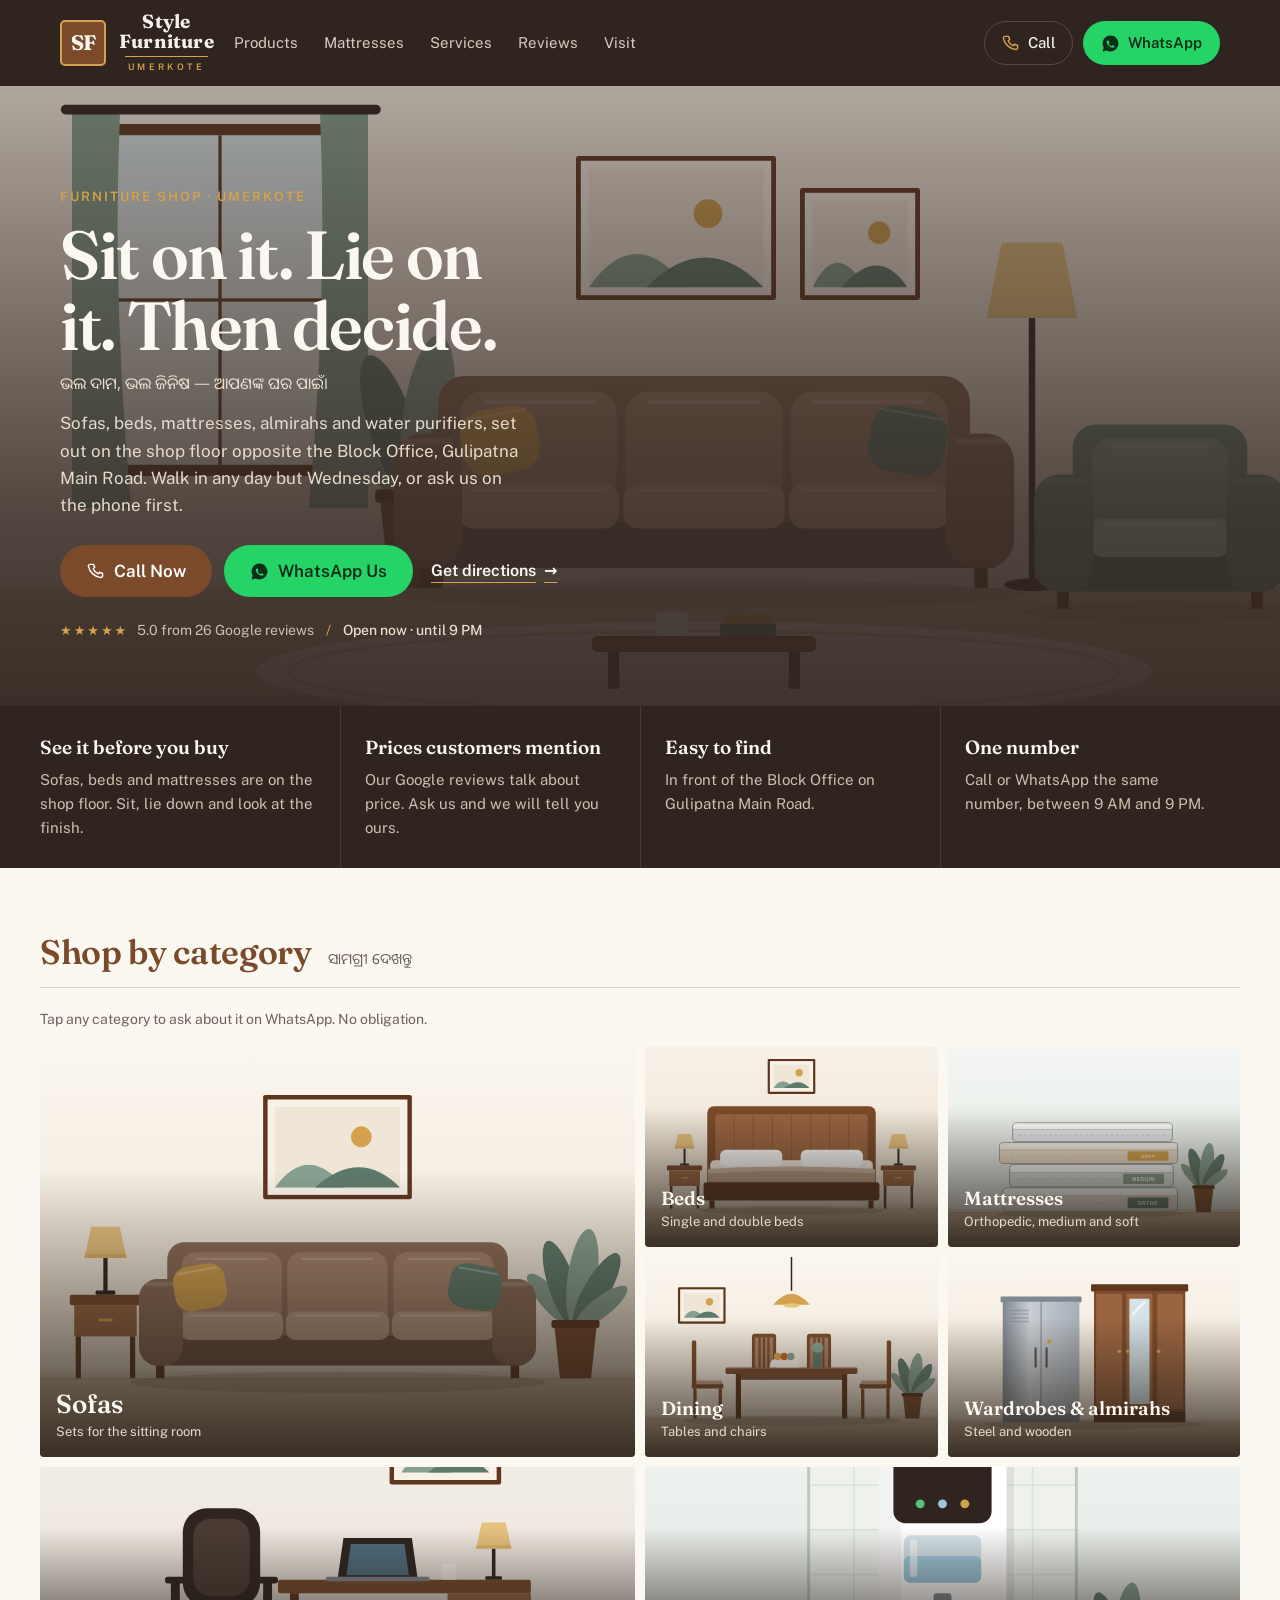
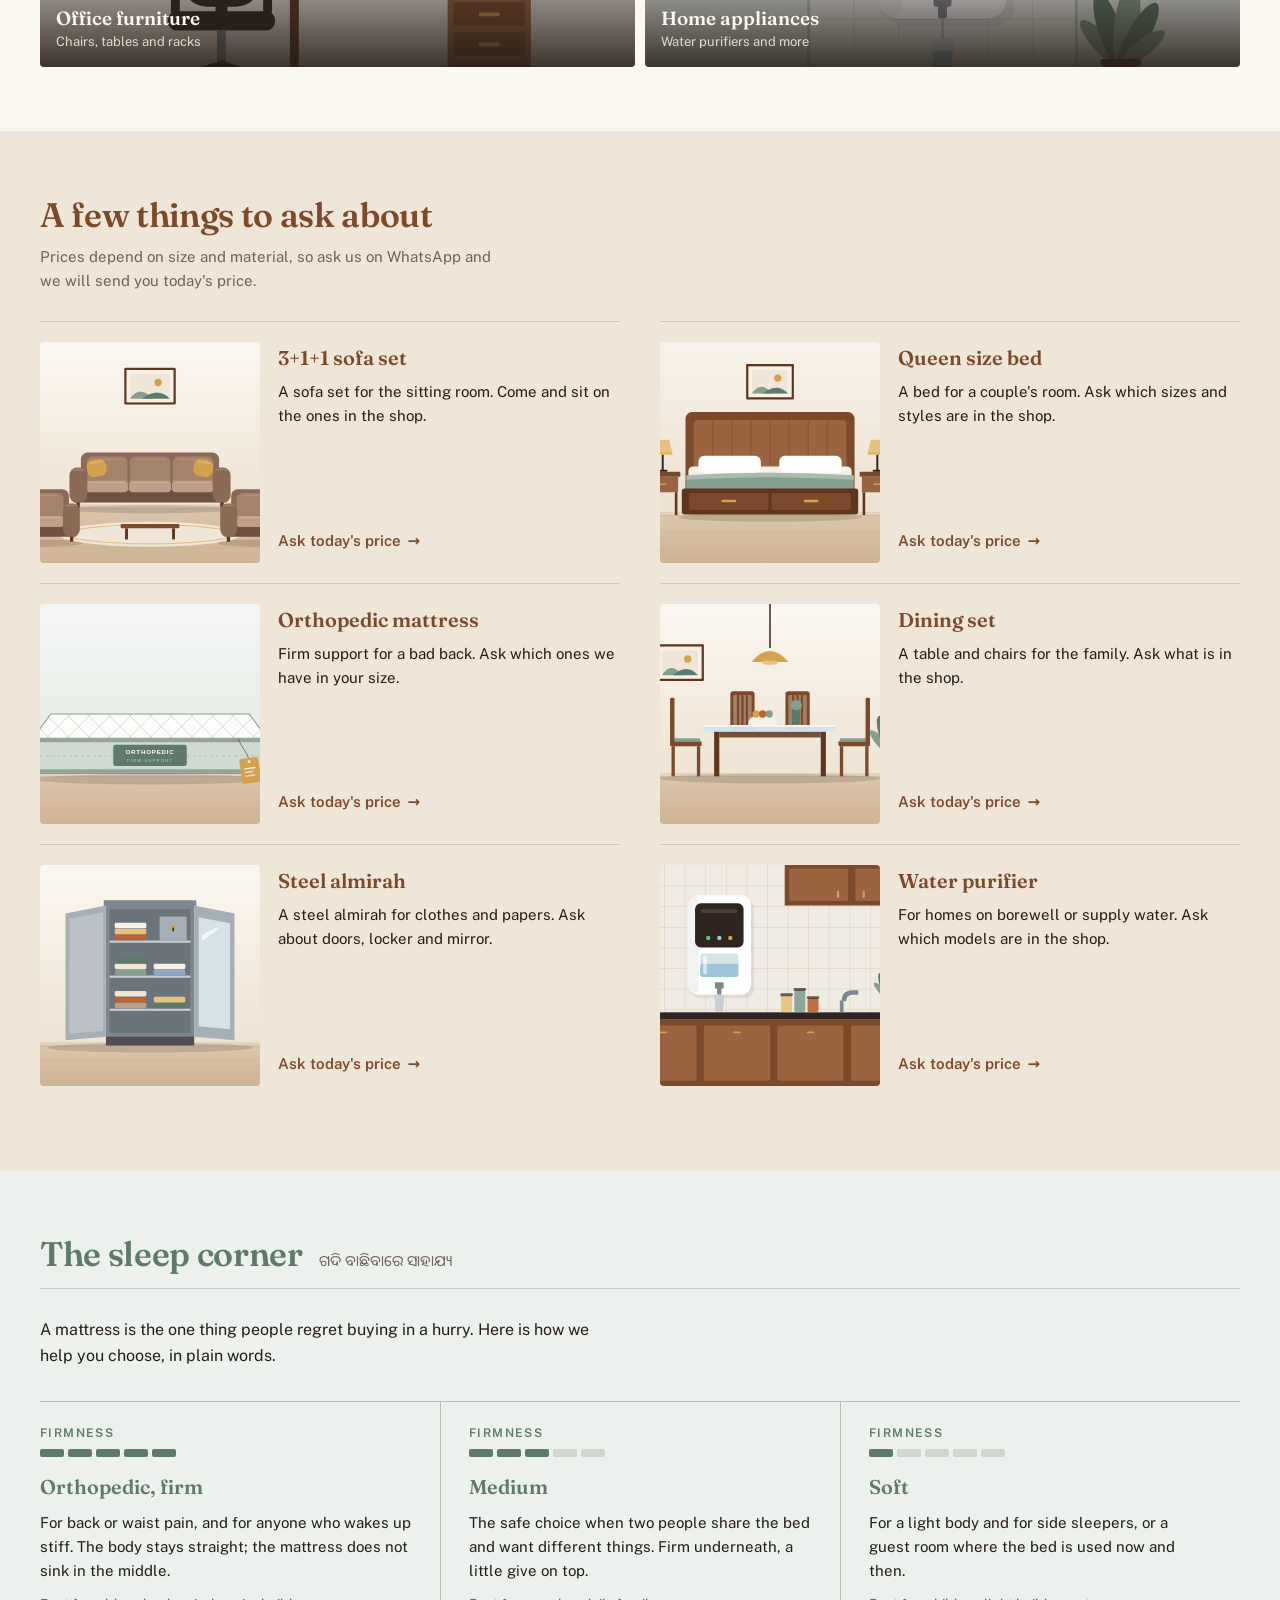
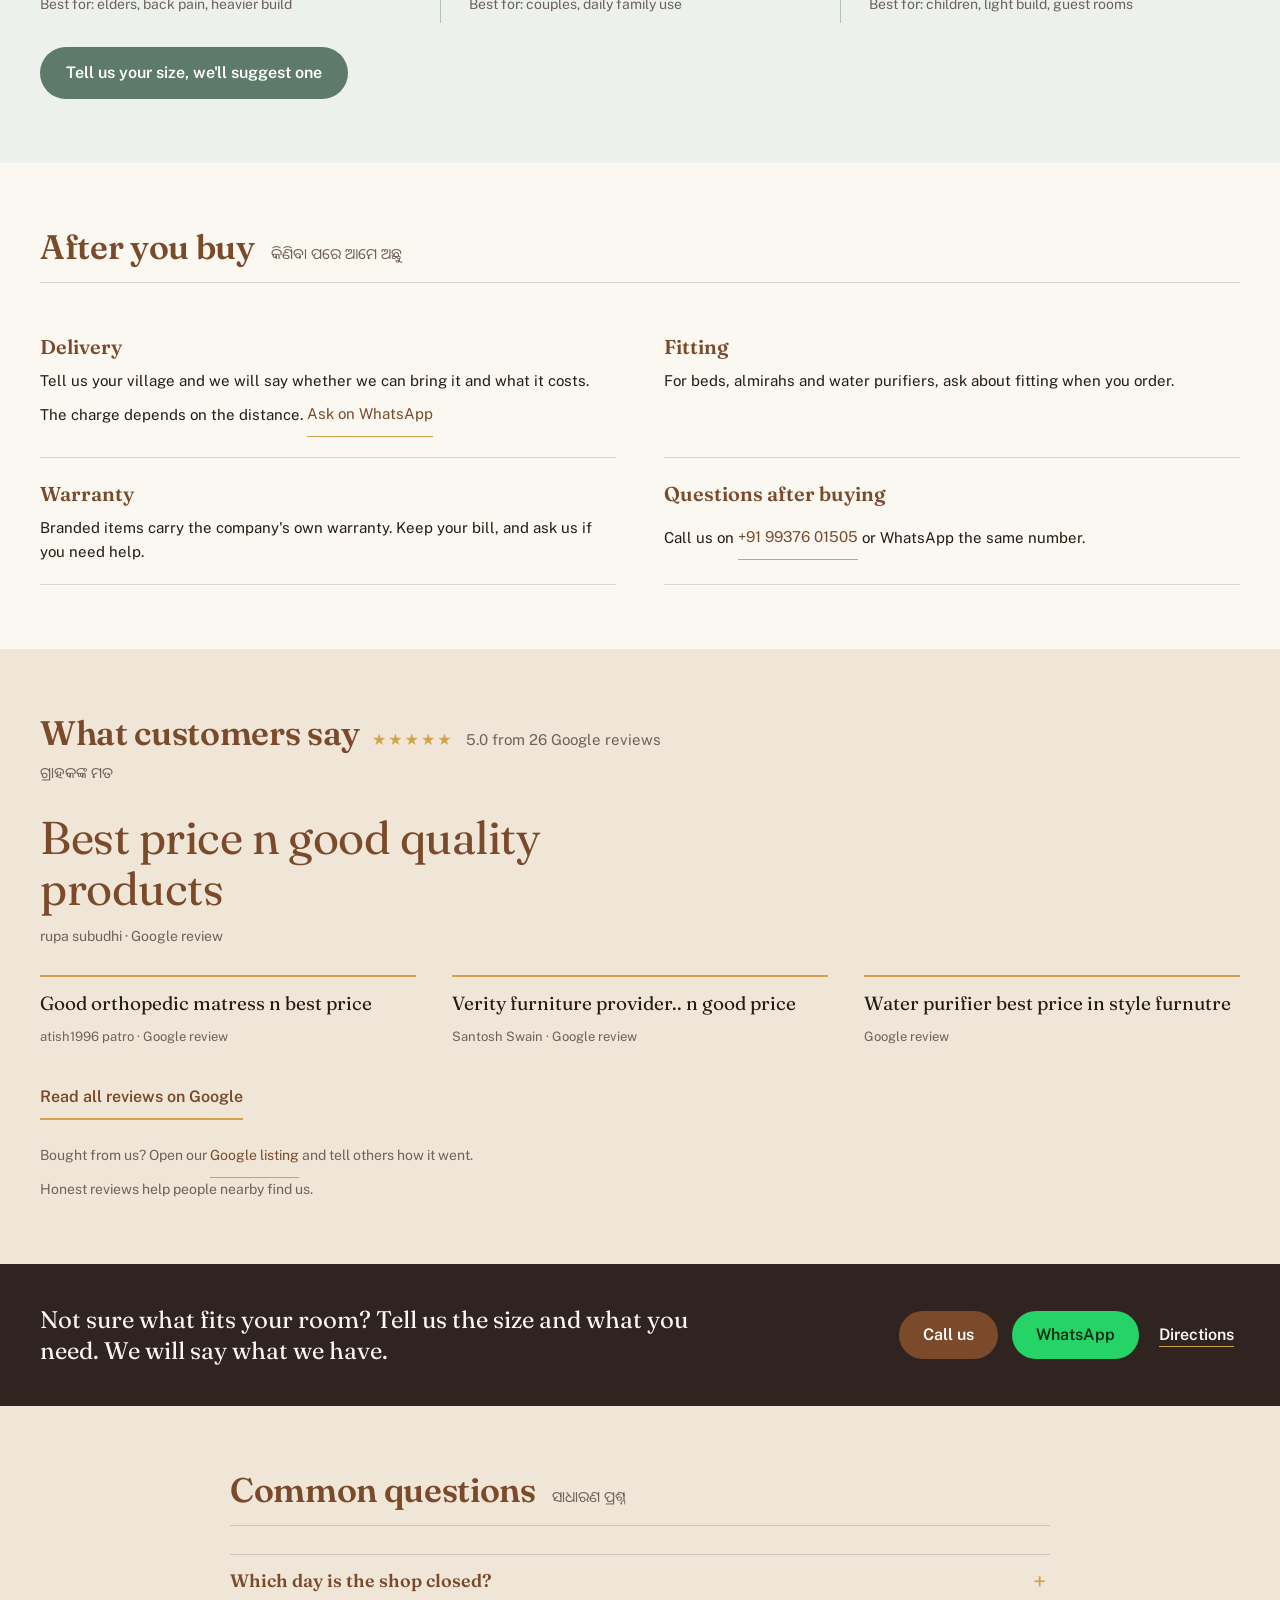
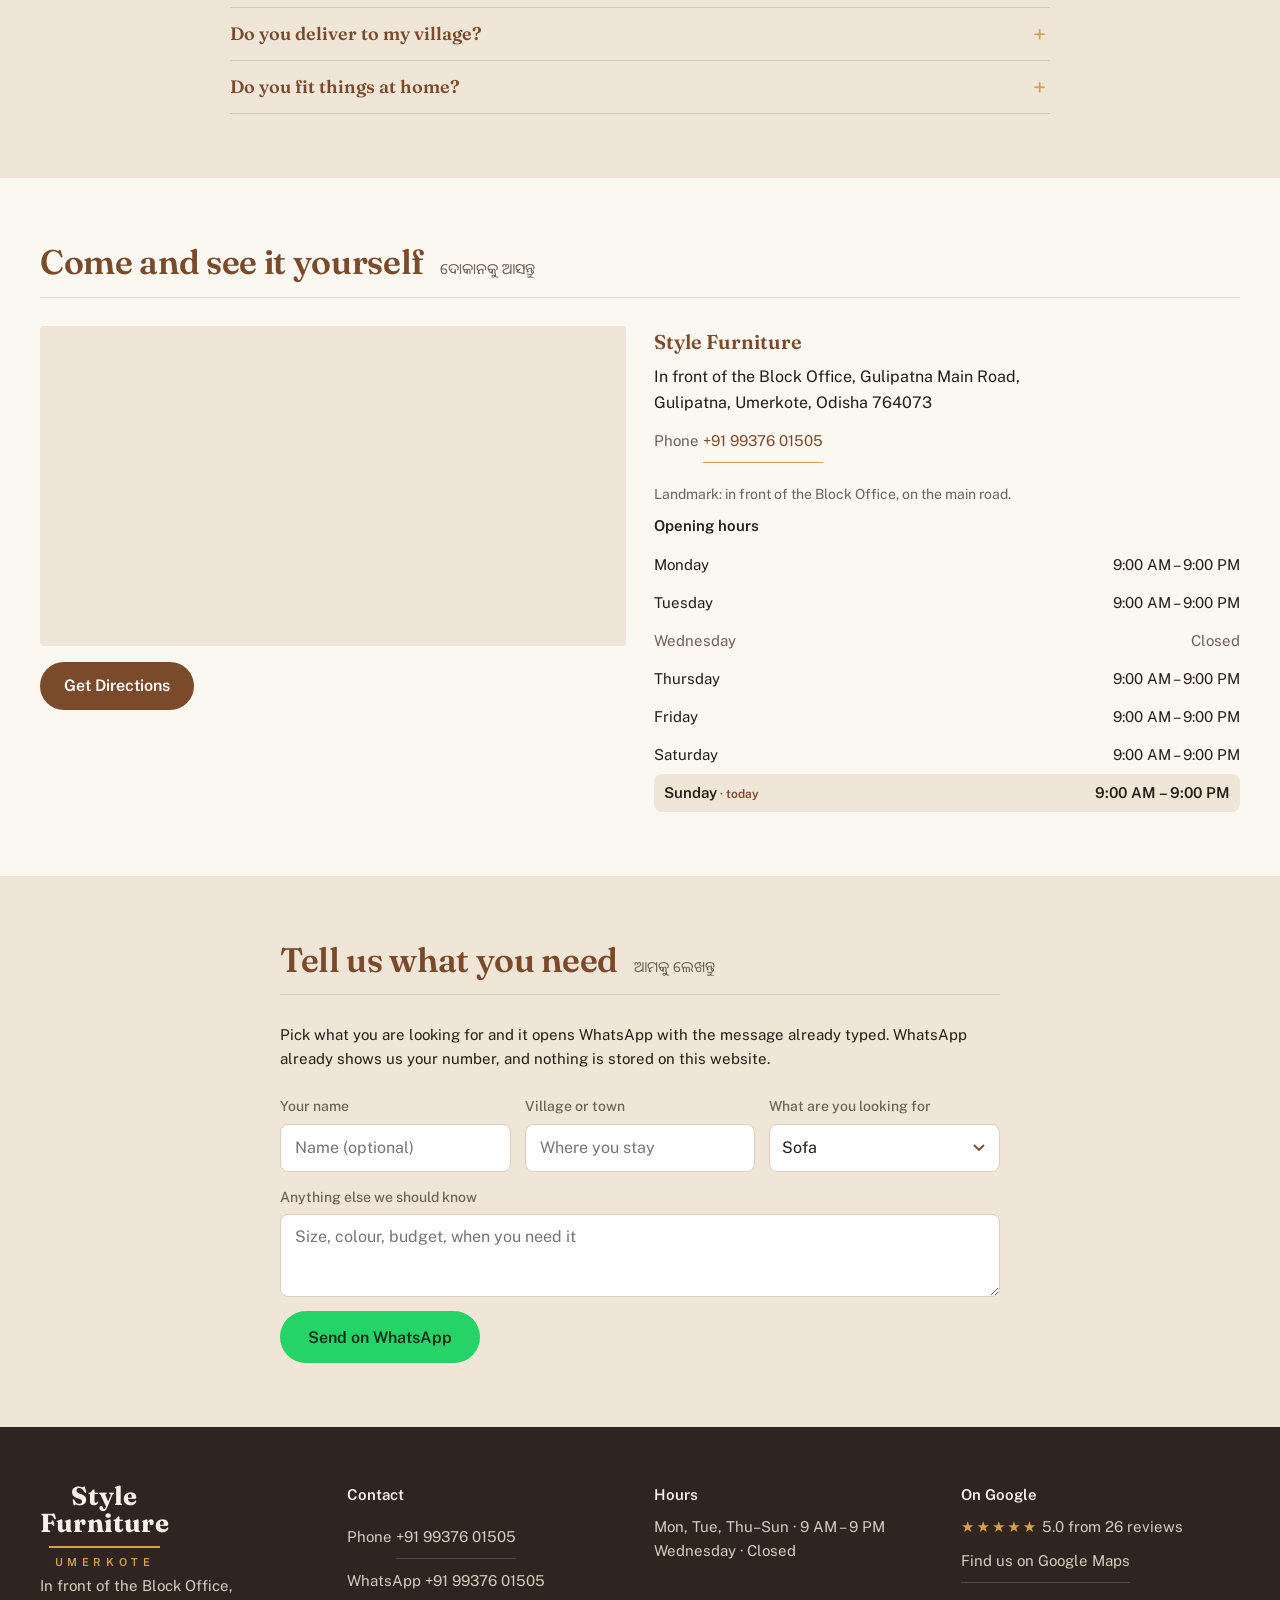
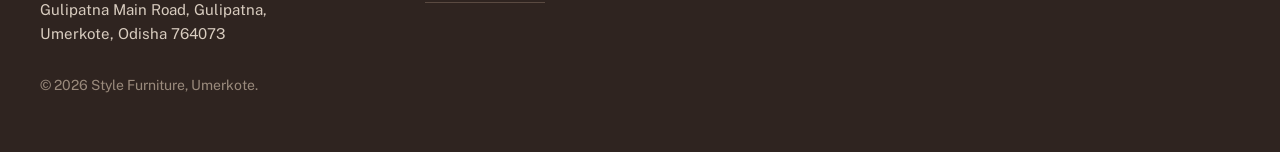
==== index.html @ 9218392a "Apply scroll reveal to reviews Co-Authored-By: Claude Sonnet 5.5 <noreply@anthropic.com> Claude-Sess" ====
<!DOCTYPE html>
<html lang="en-IN">
<head>
<meta charset="utf-8">
<meta name="viewport" content="width=device-width, initial-scale=1">
<meta name="description" content="Sofas, beds, orthopedic mattresses, almirahs and water purifiers at fair prices. Opposite the Block Office, Gulipatna, Umerkote. Call, WhatsApp or get directions.">
<meta property="og:title" content="Style Furniture – Sofa, Bed &amp; Mattress Shop in Umerkote">
<meta property="og:description" content="Sofas, beds, orthopedic mattresses, almirahs and water purifiers at fair prices. Opposite the Block Office, Gulipatna Main Road, Umerkote. 5.0 on Google from 26 reviews.">
<meta property="og:type" content="website">
<meta property="og:locale" content="en_IN">
<meta property="og:image" content="https://stylefurnitureumerkote.netlify.app/assets/img/og-share.jpg">
<meta property="og:image:width" content="1200">
<meta property="og:image:height" content="630">
<meta property="og:image:type" content="image/jpeg">
<meta property="og:image:alt" content="Style Furniture, Umerkote: sofas, beds, mattresses, almirahs and water purifiers">
<meta name="twitter:card" content="summary_large_image">
<meta name="robots" content="index, follow, max-image-preview:large">
<meta name="geo.region" content="IN-OR">
<meta name="geo.placename" content="Umerkote, Nabarangpur, Odisha">
<meta name="geo.position" content="19.6651268;82.2118897">
<meta name="ICBM" content="19.6651268, 82.2118897">
<meta name="theme-color" content="#2F2420">
<link rel="icon" href="data:image/svg+xml,<svg xmlns='http://www.w3.org/2000/svg' viewBox='0 0 32 32'><rect x='1' y='1' width='30' height='30' rx='4' fill='%237A4A2A' stroke='%23D4A24C' stroke-width='2'/><text x='16' y='22' font-family='Georgia,serif' font-size='15' font-weight='700' fill='%23FBF7F1' text-anchor='middle'>SF</text></svg>">
<link rel="preconnect" href="https://fonts.googleapis.com">
<link rel="preconnect" href="https://fonts.gstatic.com" crossorigin>
<link rel="preload" as="image" href="assets/img/illustrations/hero-showroom.svg" fetchpriority="high">
<link rel="stylesheet" href="assets/css/styles.css?v=5">
<!-- Web fonts load without blocking first paint; system fonts show until they arrive. -->
<link rel="preload" as="style" href="https://fonts.googleapis.com/css2?family=Fraunces:wght@600;700&family=Public+Sans:wght@400;500;600&family=Noto+Sans+Oriya:wght@400&display=swap" onload="this.onload=null;this.rel='stylesheet'">
<noscript><link rel="stylesheet" href="https://fonts.googleapis.com/css2?family=Fraunces:wght@600;700&family=Public+Sans:wght@400;500;600&family=Noto+Sans+Oriya:wght@400&display=swap"></noscript>
<script src="assets/js/image-slot.js" defer></script>
<script src="assets/js/support.js" defer></script>
<script type="application/ld+json">
{"@context":"https://schema.org","@type":"FurnitureStore","@id":"https://stylefurnitureumerkote.netlify.app/#store","name":"Style Furniture","url":"https://stylefurnitureumerkote.netlify.app/","image":"https://stylefurnitureumerkote.netlify.app/assets/img/og-share.jpg","description":"Furniture shop in Gulipatna, Umerkote selling sofas, beds, orthopedic mattresses, dining sets, steel almirahs, office furniture and water purifiers.","telephone":"+91 99376 01505","address":{"@type":"PostalAddress","streetAddress":"In front of Block Office, Gulipatna Main Road, Gulipatna","addressLocality":"Umerkote","addressRegion":"Odisha","postalCode":"764073","addressCountry":"IN"},"geo":{"@type":"GeoCoordinates","latitude":19.6651268,"longitude":82.2118897},"openingHoursSpecification":[{"@type":"OpeningHoursSpecification","dayOfWeek":["Monday","Tuesday","Thursday","Friday","Saturday","Sunday"],"opens":"09:00","closes":"21:00"}],"hasMap":"https://maps.app.goo.gl/Ej5kVxfLn61TXxsT6","sameAs":["https://maps.app.goo.gl/Ej5kVxfLn61TXxsT6"],"aggregateRating":{"@type":"AggregateRating","ratingValue":"5.0","reviewCount":"26"}}
</script>
<script type="application/ld+json">
{"@context":"https://schema.org","@type":"FAQPage","mainEntity":[{"@type":"Question","name":"Which day is the shop closed?","acceptedAnswer":{"@type":"Answer","text":"Every Wednesday. All other days we are open 9 AM to 9 PM."}},{"@type":"Question","name":"Do you deliver to my village?","acceptedAnswer":{"@type":"Answer","text":"Send us your village name on WhatsApp and we will tell you if we can bring it, and the charge, before you decide."}},{"@type":"Question","name":"Do you fit things at home?","acceptedAnswer":{"@type":"Answer","text":"For beds, almirahs and water purifiers, ask when you order and we will tell you what is included."}}]}
</script>
<title>Style Furniture – Sofa, Bed &amp; Mattress Shop in Umerkote</title>
<link rel="canonical" href="https://stylefurnitureumerkote.netlify.app/">
<link rel="sitemap" type="application/xml" href="/sitemap.xml">
<meta property="og:site_name" content="Style Furniture">
<meta property="og:url" content="https://stylefurnitureumerkote.netlify.app/">
</head>
<body>
<svg width="0" height="0" style="position:absolute" aria-hidden="true" focusable="false">
  <symbol id="i-phone" viewBox="0 0 24 24" fill="none" stroke="currentColor" stroke-width="1.8" stroke-linecap="round" stroke-linejoin="round"><path d="M6.5 3h3l1.5 4-2 1.5a12 12 0 0 0 6.5 6.5L17 13l4 1.5v3a2 2 0 0 1-2.2 2A17.5 17.5 0 0 1 3 5.2 2 2 0 0 1 5 3Z"/></symbol>
  <symbol id="i-wa" viewBox="0 0 24 24" fill="currentColor"><path d="M12 2a10 10 0 0 0-8.6 15.1L2 22l5.1-1.3A10 10 0 1 0 12 2Zm5.3 14.1c-.2.6-1.3 1.2-1.8 1.2-.5.1-1 .1-1.7-.1-.4-.1-.9-.3-1.5-.6a11 11 0 0 1-4.3-3.9c-.3-.5-.8-1.3-.8-2.4 0-1.1.6-1.7.8-1.9.2-.2.5-.3.7-.3h.5c.2 0 .4 0 .6.5l.8 1.9c.1.2.1.3 0 .5l-.4.5-.3.3c-.1.1-.2.3-.1.5.2.4.7 1.2 1.4 1.8.9.8 1.6 1.1 1.9 1.2.2.1.4.1.6-.1l.7-.9c.2-.2.3-.2.6-.1l1.8.9c.3.1.4.2.5.3 0 .1 0 .5-.2 1.1Z"/></symbol>
  <symbol id="i-pin" viewBox="0 0 24 24" fill="none" stroke="currentColor" stroke-width="1.8" stroke-linecap="round" stroke-linejoin="round"><path d="M12 21s7-5.6 7-11a7 7 0 1 0-14 0c0 5.4 7 11 7 11Z"/><circle cx="12" cy="10" r="2.6"/></symbol>
</svg>


<header class="header" data-header>
  <div class="header__inner">
    <a class="brand" href="#top" aria-label="Style Furniture, Umerkote — home">
      <span class="brand__badge" aria-hidden="true">SF</span>
      <span class="lockup">
        <span class="lockup__name">Style<br> Furniture</span>
        <span class="lockup__rule"></span>
        <span class="lockup__place">UMERKOTE</span>
      </span>
    </a>
    <nav class="nav" aria-label="Sections">
      <a href="#products">Products</a>
      <a href="#mattresses">Mattresses</a>
      <a href="#services">Services</a>
      <a href="#reviews">Reviews</a>
      <a href="#visit">Visit</a>
    </nav>
    <div class="header__actions">
      <a class="pill-call" data-tel href="tel:+919937601505" aria-label="Call Style Furniture">
        <svg class="ico" aria-hidden="true"><use href="#i-phone"/></svg>
        Call
      </a>
      <a class="btn btn--wa pill-wa" data-wa="Hi Style Furniture, I have a question." href="https://wa.me/919937601505" target="_blank" rel="noopener">
        <svg class="ico" aria-hidden="true"><use href="#i-wa"/></svg>
        WhatsApp
      </a>
    </div>
  </div>
</header>

<div class="header-spacer" data-header-spacer></div>

<main id="top">

  <section class="hero">
    <div class="hero__media">
      <image-slot shape="rect" fit="cover" alt="Sofa set and armchair on the Style Furniture showroom floor, Umerkote" placeholder="Showroom photo" src="assets/img/illustrations/hero-showroom.svg" eager></image-slot>
    </div>
    <div class="hero__shade"></div>
    <div class="hero__content">
      <h1 class="hero__title"><span class="hero__kicker">Furniture shop · Umerkote</span>Sit on it. Lie on it. Then decide.</h1>
      <p class="hero__odia" lang="or">ଭଲ ଦାମ, ଭଲ ଜିନିଷ — ଆପଣଙ୍କ ଘର ପାଇଁ।</p>
      <p class="hero__lede">Sofas, beds, mattresses, almirahs and water purifiers, set out on the shop floor opposite the Block Office, Gulipatna Main Road. Walk in any day but Wednesday, or ask us on the phone first.</p>
      <div class="hero__actions">
        <a class="btn btn--teak btn--lg" data-tel href="tel:+919937601505">
          <svg class="ico" aria-hidden="true"><use href="#i-phone"/></svg>
          Call Now
        </a>
        <a class="btn btn--wa btn--lg" data-wa="Hi Style Furniture, I have a question." href="https://wa.me/919937601505" target="_blank" rel="noopener">
          <svg class="ico" aria-hidden="true"><use href="#i-wa"/></svg>
          WhatsApp Us
        </a>
        <a class="quiet-link" href="https://maps.app.goo.gl/Ej5kVxfLn61TXxsT6" target="_blank" rel="noopener">Get directions <span aria-hidden="true">→</span></a>
      </div>
      <p class="hero__hours"><span class="stars" aria-hidden="true">★★★★★</span> 5.0 from 26 Google reviews<span class="hero__sep" aria-hidden="true">/</span><span data-open-status>Open 9 AM – 9 PM, closed Wednesday</span></p>
    </div>
  </section>

  <section class="trust" aria-label="Why people shop here">
    <ul class="trust__grid">
      <li class="trust__item"><h3 class="trust__title">See it before you buy</h3><p>Sofas, beds and mattresses are on the shop floor. Sit, lie down and look at the finish.</p></li>
      <li class="trust__item"><h3 class="trust__title">Prices customers mention</h3><p>Our Google reviews talk about price. Ask us and we will tell you ours.</p></li>
      <li class="trust__item"><h3 class="trust__title">Easy to find</h3><p>In front of the Block Office on Gulipatna Main Road.</p></li>
      <li class="trust__item"><h3 class="trust__title">One number</h3><p>Call or WhatsApp the same number, between 9 AM and 9 PM.</p></li>
    </ul>
  </section>

  <section class="section" id="categories">
    <div class="container">
      <div class="sec-head"><h2 class="h2">Shop by category</h2><p class="odia" lang="or">ସାମଗ୍ରୀ ଦେଖନ୍ତୁ</p></div>
      <p class="cat-hint">Tap any category to ask about it on WhatsApp. No obligation.</p>
      <div class="cat-grid">
        <a class="cat-card cat-card--feature" data-wa="Hi, I want to see Sofas at Style Furniture." href="https://wa.me/919937601505" target="_blank" rel="noopener">
          <div class="media"><image-slot shape="rect" placeholder="Fabric sofa set on the showroom floor" src="assets/img/illustrations/cat-sofa.svg"></image-slot></div>
          <div class="cat-card__body"><span class="cat-card__name">Sofas</span><span class="cat-card__desc">Sets for the sitting room</span></div>
        </a>
        <a class="cat-card" data-wa="Hi, I want to see Beds at Style Furniture." href="https://wa.me/919937601505" target="_blank" rel="noopener">
          <div class="media"><image-slot shape="rect" placeholder="Wooden double bed with headboard" src="assets/img/illustrations/cat-bed.svg"></image-slot></div>
          <div class="cat-card__body"><span class="cat-card__name">Beds</span><span class="cat-card__desc">Single and double beds</span></div>
        </a>
        <a class="cat-card" data-wa="Hi, I want to see Mattresses at Style Furniture." href="https://wa.me/919937601505" target="_blank" rel="noopener">
          <div class="media"><image-slot shape="rect" placeholder="Stack of mattresses with labels" src="assets/img/illustrations/cat-mattress.svg"></image-slot></div>
          <div class="cat-card__body"><span class="cat-card__name">Mattresses</span><span class="cat-card__desc">Orthopedic, medium and soft</span></div>
        </a>
        <a class="cat-card" data-wa="Hi, I want to see Dining sets at Style Furniture." href="https://wa.me/919937601505" target="_blank" rel="noopener">
          <div class="media"><image-slot shape="rect" placeholder="Four-seater dining table with chairs" src="assets/img/illustrations/cat-dining.svg"></image-slot></div>
          <div class="cat-card__body"><span class="cat-card__name">Dining</span><span class="cat-card__desc">Tables and chairs</span></div>
        </a>
        <a class="cat-card" data-wa="Hi, I want to see Wardrobes and almirahs at Style Furniture." href="https://wa.me/919937601505" target="_blank" rel="noopener">
          <div class="media"><image-slot shape="rect" placeholder="Steel almirah and wooden wardrobe side by side" src="assets/img/illustrations/cat-almirah.svg"></image-slot></div>
          <div class="cat-card__body"><span class="cat-card__name">Wardrobes &amp; almirahs</span><span class="cat-card__desc">Steel and wooden</span></div>
        </a>
        <a class="cat-card cat-card--wide" data-wa="Hi, I want to see Office furniture at Style Furniture." href="https://wa.me/919937601505" target="_blank" rel="noopener">
          <div class="media"><image-slot shape="rect" placeholder="Office chair and work table" src="assets/img/illustrations/cat-office.svg"></image-slot></div>
          <div class="cat-card__body"><span class="cat-card__name">Office furniture</span><span class="cat-card__desc">Chairs, tables and racks</span></div>
        </a>
        <a class="cat-card cat-card--wide" data-wa="Hi, I want to see Water purifiers and home appliances at Style Furniture." href="https://wa.me/919937601505" target="_blank" rel="noopener">
          <div class="media"><image-slot shape="rect" placeholder="Wall-mounted water purifier in the shop" src="assets/img/illustrations/cat-appliance.svg"></image-slot></div>
          <div class="cat-card__body"><span class="cat-card__name">Home appliances</span><span class="cat-card__desc">Water purifiers and more</span></div>
        </a>
      </div>
    </div>
  </section>

  <section class="section section--oat" id="products">
    <div class="container">
      <h2 class="h2">A few things to ask about</h2>
      <p class="intro">Prices depend on size and material, so ask us on WhatsApp and we will send you today's price.</p>
      <div class="product-grid">
        <article class="product">
          <div class="media"><image-slot shape="rect" placeholder="Brown fabric 3+1+1 sofa set in the showroom" src="assets/img/illustrations/p-sofa-set.svg"></image-slot></div>
          <div class="product__body">
            <h3 class="h3">3+1+1 sofa set</h3>
            <p class="product__desc">A sofa set for the sitting room. Come and sit on the ones in the shop.</p>
            <a class="product__cta" data-wa="Hi, please send today's price for the 3+1+1 sofa set at Style Furniture." href="https://wa.me/919937601505" target="_blank" rel="noopener">Ask today's price<span aria-hidden="true"> →</span></a>
          </div>
        </article>
        <article class="product">
          <div class="media"><image-slot shape="rect" placeholder="Queen size wooden bed with headboard" src="assets/img/illustrations/p-queen-bed.svg"></image-slot></div>
          <div class="product__body">
            <h3 class="h3">Queen size bed</h3>
            <p class="product__desc">A bed for a couple's room. Ask which sizes and styles are in the shop.</p>
            <a class="product__cta" data-wa="Hi, please send today's price for the queen size bed at Style Furniture." href="https://wa.me/919937601505" target="_blank" rel="noopener">Ask today's price<span aria-hidden="true"> →</span></a>
          </div>
        </article>
        <article class="product">
          <div class="media"><image-slot shape="rect" placeholder="Orthopedic mattress with the label showing" src="assets/img/illustrations/p-ortho-mattress.svg"></image-slot></div>
          <div class="product__body">
            <h3 class="h3">Orthopedic mattress</h3>
            <p class="product__desc">Firm support for a bad back. Ask which ones we have in your size.</p>
            <a class="product__cta" data-wa="Hi, please send today's price for the orthopedic mattress at Style Furniture." href="https://wa.me/919937601505" target="_blank" rel="noopener">Ask today's price<span aria-hidden="true"> →</span></a>
          </div>
        </article>
        <article class="product">
          <div class="media"><image-slot shape="rect" placeholder="Four-seater dining set, table and chairs" src="assets/img/illustrations/p-dining-set.svg"></image-slot></div>
          <div class="product__body">
            <h3 class="h3">Dining set</h3>
            <p class="product__desc">A table and chairs for the family. Ask what is in the shop.</p>
            <a class="product__cta" data-wa="Hi, please send today's price for the dining set at Style Furniture." href="https://wa.me/919937601505" target="_blank" rel="noopener">Ask today's price<span aria-hidden="true"> →</span></a>
          </div>
        </article>
        <article class="product">
          <div class="media"><image-slot shape="rect" placeholder="Steel almirah with mirror, doors open" src="assets/img/illustrations/p-steel-almirah.svg"></image-slot></div>
          <div class="product__body">
            <h3 class="h3">Steel almirah</h3>
            <p class="product__desc">A steel almirah for clothes and papers. Ask about doors, locker and mirror.</p>
            <a class="product__cta" data-wa="Hi, please send today's price for the steel almirah at Style Furniture." href="https://wa.me/919937601505" target="_blank" rel="noopener">Ask today's price<span aria-hidden="true"> →</span></a>
          </div>
        </article>
        <article class="product">
          <div class="media"><image-slot shape="rect" placeholder="Water purifier fitted on a kitchen wall" src="assets/img/illustrations/p-water-purifier.svg"></image-slot></div>
          <div class="product__body">
            <h3 class="h3">Water purifier</h3>
            <p class="product__desc">For homes on borewell or supply water. Ask which models are in the shop.</p>
            <a class="product__cta" data-wa="Hi, please send today's price for the water purifier at Style Furniture." href="https://wa.me/919937601505" target="_blank" rel="noopener">Ask today's price<span aria-hidden="true"> →</span></a>
          </div>
        </article>
      </div>
    </div>
  </section>

  <section class="section section--sage" id="mattresses">
    <div class="container">
      <div class="sec-head"><h2 class="h2 h2--sage">The sleep corner</h2><p class="odia" lang="or">ଗଦି ବାଛିବାରେ ସାହାଯ୍ୟ</p></div>
      <p class="sleep-intro">A mattress is the one thing people regret buying in a hurry. Here is how we help you choose, in plain words.</p>
      <div class="sleep-grid">
        <div class="sleep-card">
          <p class="firm__label">Firmness</p><div class="firm" role="img" aria-label="Firmness 5 of 5"><i class="on"></i><i class="on"></i><i class="on"></i><i class="on"></i><i class="on"></i></div><h3 class="h3 h3--sage">Orthopedic, firm</h3>
          <p class="sleep-card__text">For back or waist pain, and for anyone who wakes up stiff. The body stays straight; the mattress does not sink in the middle.</p>
          <p class="sleep-card__fit">Best for: elders, back pain, heavier build</p>
        </div>
        <div class="sleep-card">
          <p class="firm__label">Firmness</p><div class="firm" role="img" aria-label="Firmness 3 of 5"><i class="on"></i><i class="on"></i><i class="on"></i><i></i><i></i></div><h3 class="h3 h3--sage">Medium</h3>
          <p class="sleep-card__text">The safe choice when two people share the bed and want different things. Firm underneath, a little give on top.</p>
          <p class="sleep-card__fit">Best for: couples, daily family use</p>
        </div>
        <div class="sleep-card">
          <p class="firm__label">Firmness</p><div class="firm" role="img" aria-label="Firmness 1 of 5"><i class="on"></i><i></i><i></i><i></i><i></i></div><h3 class="h3 h3--sage">Soft</h3>
          <p class="sleep-card__text">For a light body and for side sleepers, or a guest room where the bed is used now and then.</p>
          <p class="sleep-card__fit">Best for: children, light build, guest rooms</p>
        </div>
      </div>
      <a class="btn btn--sage sleep-cta" data-wa="Hi, I need a mattress. My bed size is ___. Please suggest one." href="https://wa.me/919937601505" target="_blank" rel="noopener">Tell us your size, we'll suggest one</a>
    </div>
  </section>

  <!-- Offer banner: shown only when SITE.offerText in assets/js/support.js is set. -->
  <section class="offer" data-offer hidden aria-label="Current offer">
    <div class="offer__inner">
      <span class="offer__badge">OFFER</span>
      <p class="offer__text" data-offer-text></p>
      <a class="btn btn--wa offer__cta" data-wa="Hi, I saw the offer on your website. Please tell me more." href="https://wa.me/919937601505" target="_blank" rel="noopener">Ask about this offer</a>
    </div>
  </section>

  <section class="section" id="services">
    <div class="container">
      <div class="sec-head"><h2 class="h2">After you buy</h2><p class="odia" lang="or">କିଣିବା ପରେ ଆମେ ଅଛୁ</p></div>
      <div class="service-grid">
        <div class="service"><h3 class="h3">Delivery</h3><p>Tell us your village and we will say whether we can bring it and what it costs. The charge depends on the distance. <a class="link-brass" data-wa="Hi, do you deliver to my village? My village is ___." href="https://wa.me/919937601505" target="_blank" rel="noopener">Ask on WhatsApp</a></p></div>
        <div class="service"><h3 class="h3">Fitting</h3><p>For beds, almirahs and water purifiers, ask about fitting when you order.</p></div>
        <div class="service"><h3 class="h3">Warranty</h3><p>Branded items carry the company's own warranty. Keep your bill, and ask us if you need help.</p></div>
        <div class="service"><h3 class="h3">Questions after buying</h3><p>Call us on <a class="link-brass" data-tel href="tel:+919937601505"><span data-phone-label>+91 99376 01505</span></a> or WhatsApp the same number.</p></div>
      </div>
    </div>
  </section>

  <section class="section section--oat" id="reviews">
    <div class="container">
      <div class="reviews-head">
        <h2 class="h2">What customers say</h2>
        <span class="stars" aria-hidden="true">★★★★★</span>
        <span class="reviews-head__count">5.0 from 26 Google reviews</span>
      </div>
      <p class="odia" lang="or">ଗ୍ରାହକଙ୍କ ମତ</p>
      <!-- Word for word from the shop's Google Maps listing. The last one is a
           highlight Google quotes without naming its reviewer. -->
      <div class="review-grid">
        <blockquote class="review review--lead">
          <p>Best price n good quality products</p>
          <footer>rupa subudhi · Google review</footer>
        </blockquote>
        <blockquote class="review">
          <p>Good orthopedic matress n best price</p>
          <footer>atish1996 patro · Google review</footer>
        </blockquote>
        <blockquote class="review">
          <p>Verity furniture provider.. n good price</p>
          <footer>Santosh Swain · Google review</footer>
        </blockquote>
        <blockquote class="review">
          <p>Water purifier best price in style furnutre</p>
          <footer>Google review</footer>
        </blockquote>
      </div>
      <a class="reviews-link" href="https://maps.app.goo.gl/Ej5kVxfLn61TXxsT6" target="_blank" rel="noopener">Read all reviews on Google</a>
      <p class="reviews-ask">Bought from us? Open our <a class="link-brass" href="https://maps.app.goo.gl/Ej5kVxfLn61TXxsT6" target="_blank" rel="noopener">Google listing</a> and tell others how it went. Honest reviews help people nearby find us.</p>
    </div>
  </section>

  <section class="talk" aria-label="Contact">
    <div class="talk__inner">
      <p class="talk__text">Not sure what fits your room? Tell us the size and what you need. We will say what we have.</p>
      <div class="talk__actions">
        <a class="btn btn--teak talk__btn" data-tel href="tel:+919937601505">Call us</a>
        <a class="btn btn--wa talk__btn" data-wa="Hi Style Furniture, I have a question." href="https://wa.me/919937601505" target="_blank" rel="noopener">WhatsApp</a>
        <a class="quiet-link" href="https://maps.app.goo.gl/Ej5kVxfLn61TXxsT6" target="_blank" rel="noopener">Directions</a>
      </div>
    </div>
  </section>

  <section class="section section--oat" id="faq">
    <div class="container container--820">
      <div class="sec-head"><h2 class="h2">Common questions</h2><p class="odia" lang="or">ସାଧାରଣ ପ୍ରଶ୍ନ</p></div>
      <div>
        <details class="faq">
          <summary>Which day is the shop closed?</summary>
          <p>Every Wednesday. All other days we are open 9 AM to 9 PM.</p>
        </details>
        <details class="faq">
          <summary>Do you deliver to my village?</summary>
          <p>Send us your village name on WhatsApp and we will tell you if we can bring it, and the charge, before you decide.</p>
        </details>
        <details class="faq">
          <summary>Do you fit things at home?</summary>
          <p>For beds, almirahs and water purifiers, ask when you order and we will tell you what is included.</p>
        </details>
        <!-- Not yet answered by the owner, so not shown: EMI, exchange of old mattress/sofa, made-to-order furniture. Delivery area and fitting are also still to be confirmed. -->
      </div>
    </div>
  </section>

  <section class="section" id="visit">
    <div class="container">
      <div class="sec-head"><h2 class="h2">Come and see it yourself</h2><p class="odia" lang="or">ଦୋକାନକୁ ଆସନ୍ତୁ</p></div>
      <div class="visit-grid">
        <div>
          <div class="map">
            <iframe title="Map showing Style Furniture, Gulipatna, Umerkote" src="https://www.google.com/maps/embed?pb=!1m18!1m12!1m3!1d3385.148144881117!2d82.20936843106895!3d19.66521843869188!2m3!1f0!2f0!3f0!3m2!1i1024!2i768!4f13.1!3m3!1m2!1s0x3a2ff723cdf2431b%3A0xdbe2e5977e0cfd4b!2sStyle%20furniture!5e1!3m2!1sen!2sin!4v1790159540166!5m2!1sen!2sin" allowfullscreen loading="lazy" referrerpolicy="strict-origin-when-cross-origin"></iframe>
          </div>
          <a class="btn btn--teak directions" href="https://maps.app.goo.gl/Ej5kVxfLn61TXxsT6" target="_blank" rel="noopener">Get Directions</a>
        </div>
        <div>
          <h3 class="h3 visit-name">Style Furniture</h3>
          <p class="visit-address">In front of the Block Office, Gulipatna Main Road,<br>Gulipatna, Umerkote, Odisha 764073</p>
          <p class="visit-phone">Phone <a class="link-brass" data-tel href="tel:+919937601505"><span data-phone-label>+91 99376 01505</span></a></p>
          <p class="visit-landmark">Landmark: in front of the Block Office, on the main road.</p>
          <table class="hours" data-hours>
            <caption>Opening hours</caption>
            <tbody>
              <tr data-day="1"><th scope="row">Monday</th><td>9:00 AM – 9:00 PM</td></tr>
              <tr data-day="2"><th scope="row">Tuesday</th><td>9:00 AM – 9:00 PM</td></tr>
              <tr data-day="3" class="is-closed"><th scope="row">Wednesday</th><td>Closed</td></tr>
              <tr data-day="4"><th scope="row">Thursday</th><td>9:00 AM – 9:00 PM</td></tr>
              <tr data-day="5"><th scope="row">Friday</th><td>9:00 AM – 9:00 PM</td></tr>
              <tr data-day="6"><th scope="row">Saturday</th><td>9:00 AM – 9:00 PM</td></tr>
              <tr data-day="0"><th scope="row">Sunday</th><td>9:00 AM – 9:00 PM</td></tr>
            </tbody>
          </table>
        </div>
      </div>
    </div>
  </section>

  <section class="section section--oat" id="enquiry">
    <div class="container container--720">
      <div class="sec-head"><h2 class="h2">Tell us what you need</h2><p class="odia" lang="or">ଆମକୁ ଲେଖନ୍ତୁ</p></div>
      <p class="enquiry-intro">Pick what you are looking for and it opens WhatsApp with the message already typed. WhatsApp already shows us your number, and nothing is stored on this website.</p>
      <form class="form" data-enquiry>
        <label class="field">Your name
          <input name="name" placeholder="Name (optional)" autocomplete="name">
        </label>
        <label class="field">Village or town
          <input name="village" placeholder="Where you stay">
        </label>
        <label class="field">What are you looking for
          <select name="item">
            <option>Sofa</option><option>Bed</option><option>Mattress</option><option>Dining set</option><option>Almirah or wardrobe</option><option>Office furniture</option><option>Water purifier</option><option>Other</option>
          </select>
        </label>
        <label class="field field--full">Anything else we should know
          <textarea name="message" rows="3" placeholder="Size, colour, budget, when you need it"></textarea>
        </label>
        <button class="btn btn--wa form__submit" type="submit">Send on WhatsApp</button>
      </form>
    </div>
  </section>
</main>

<footer class="footer">
  <div class="footer__grid">
    <div>
      <p class="lockup lockup--footer">
        <span class="lockup__name">Style<br>Furniture</span>
        <span class="lockup__rule"></span>
        <span class="lockup__place">UMERKOTE</span>
      </p>
      <p>In front of the Block Office,<br>Gulipatna Main Road, Gulipatna,<br>Umerkote, Odisha 764073</p>
    </div>
    <div>
      <p class="footer__head">Contact</p>
      <p>Phone <a class="footer__link" data-tel href="tel:+919937601505"><span data-phone-label>+91 99376 01505</span></a></p>
      <p>WhatsApp <a class="footer__link" data-wa="Hi Style Furniture, I have a question." href="https://wa.me/919937601505" target="_blank" rel="noopener"><span data-whatsapp-label>+91 99376 01505</span></a></p>
    </div>
    <div>
      <p class="footer__head">Hours</p>
      <p>Mon, Tue, Thu–Sun · 9 AM – 9 PM</p>
      <p>Wednesday · Closed</p>
    </div>
    <div>
      <p class="footer__head">On Google</p>
      <p><span class="stars" aria-hidden="true">★★★★★</span> 5.0 from 26 reviews</p>
      <a class="footer__link" href="https://maps.app.goo.gl/Ej5kVxfLn61TXxsT6" target="_blank" rel="noopener">Find us on Google Maps</a>
    </div>
  </div>
  <p class="footer__copy">© <span data-year>2026</span> Style Furniture, Umerkote.</p>
</footer>

<nav class="action-bar" aria-label="Quick contact">
  <a data-tel href="tel:+919937601505">
    <svg class="ico" aria-hidden="true"><use href="#i-phone"/></svg>
    Call
  </a>
  <a class="action-bar__wa" data-wa="Hi Style Furniture, I have a question." href="https://wa.me/919937601505" target="_blank" rel="noopener">
    <svg class="ico" aria-hidden="true"><use href="#i-wa"/></svg>
    WhatsApp
  </a>
  <a href="https://maps.app.goo.gl/Ej5kVxfLn61TXxsT6" target="_blank" rel="noopener">
    <svg class="ico" aria-hidden="true"><use href="#i-pin"/></svg>
    Directions
  </a>
</nav>

</body>
</html>
---- assets/css/styles.css ----
/* =====================================================================
   Style Furniture, Gulipatna, Umerkote
   Warm teak, brass and linen. Fraunces for headings, Public Sans for text.
   Layout rules for phones sit in one block at the end of the file.
   ===================================================================== */

:root {
  --teak: #7A4A2A;
  --teak-dark: #5E361E;
  --espresso: #2F2420;
  --brass: #D4A24C;
  --sage: #5E7A6A;
  --linen: #FBF7F1;
  --oat: #F0E6D8;
  --ink: #241C16;
  --muted: #6E6259;
  --wa: #25D366;
  --wa-dark: #1FBA5A;
  --wa-ink: #0B2E17;
  --rule: rgba(47, 36, 32, 0.16);
  --cream: #FBF7F1;
  --cream-soft: #E6DACB;
  --fh: 'Fraunces', Georgia, serif;
  --fb: 'Public Sans', system-ui, sans-serif;
  --fo: 'Noto Sans Oriya', 'Public Sans', sans-serif;
}

/* ---------------------------------------------------------------- base */

* { box-sizing: border-box; }

body {
  margin: 0;
  background: var(--linen);
  color: var(--ink);
  font-family: var(--fb);
  font-size: 16px;
  line-height: 1.6;
  -webkit-font-smoothing: antialiased;
}

a { color: var(--teak); text-decoration: none; }
/* :where() keeps hover at single-class weight so components keep their own colours. */
:where(a):hover { color: var(--teak-dark); }

summary::-webkit-details-marker { display: none; }
:focus-visible { outline: 2px solid var(--teak); outline-offset: 2px; }
::selection { background: var(--oat); }

.container { max-width: 1200px; margin: 0 auto; }
.container--820 { max-width: 820px; }
.container--720 { max-width: 720px; }

.section { padding: clamp(40px, 7vw, 64px) 20px; }
.section--oat { background: var(--oat); }
.section--sage { background: #EDF1EE; }

.h2 {
  margin: 0;
  font-family: var(--fh);
  font-weight: 600;
  font-size: clamp(26px, 3.6vw, 34px);
  line-height: 1.2;
  letter-spacing: -0.01em;
  color: var(--teak);
}
.h2--sage { color: var(--sage); }

.h3 {
  margin: 0;
  font-family: var(--fh);
  font-weight: 600;
  font-size: 20px;
  color: var(--teak);
}
.h3--sage { color: var(--sage); }

.odia { margin: 0; font-family: var(--fo); font-size: 15px; color: var(--muted); }

/* Heading and its Odia line share a baseline. */
.sec-head {
  display: flex;
  flex-wrap: wrap;
  align-items: baseline;
  gap: 2px 16px;
  margin-bottom: 28px;
  padding-bottom: 14px;
  border-bottom: 1px solid var(--rule);
}

.stars { color: var(--brass); letter-spacing: 2px; }
.link-brass { border-bottom: 1px solid var(--brass); }
.media { aspect-ratio: 4 / 3; }
.ico { width: 19px; height: 19px; flex: none; }

/* Tap targets in running text and lists stay at 44px. */
.reviews-link,
.footer__link,
.link-brass,
.faq summary { display: inline-flex; align-items: center; min-height: 44px; }

/* ---------------------------------------------------------------- buttons */

.btn {
  display: inline-flex;
  align-items: center;
  justify-content: center;
  gap: 8px;
  border-radius: 999px;
  font-weight: 600;
}
.btn--teak { background: var(--teak); color: #fff; }
.btn--teak:hover { background: #8E5932; color: #fff; }
.btn--wa { background: var(--wa); color: var(--wa-ink); }
.btn--wa:hover { background: var(--wa-dark); color: var(--wa-ink); }
.btn--sage { background: var(--sage); color: #fff; }
.btn--sage:hover { background: #4C6757; color: #fff; }
.btn--lg { gap: 9px; min-height: 52px; padding: 0 26px; font-size: 17px; }

/* Text link with a brass underline, used where a button would be too loud. */
.quiet-link {
  display: inline-flex;
  align-items: center;
  min-height: 48px;
  padding: 0 6px;
  font-weight: 600;
  color: var(--cream);
  text-decoration: underline;
  text-decoration-color: var(--brass);
  text-underline-offset: 6px;
}
.quiet-link:hover { color: var(--brass); }
.quiet-link span { margin-left: 8px; }

/* ---------------------------------------------------------------- header */

.header {
  position: fixed;
  top: 0;
  left: 0;
  right: 0;
  z-index: 40;
  background: var(--espresso);
  color: #F7F1E8;
}
.header__inner {
  max-width: 1200px;
  margin: 0 auto;
  padding: 12px 20px;
  display: flex;
  flex-wrap: wrap;
  align-items: center;
  gap: 12px 20px;
}
.header-spacer { height: 86px; } /* the script sets the exact height */

.brand { display: flex; align-items: center; gap: 13px; }
.brand__badge {
  flex: none;
  width: 46px;
  height: 46px;
  border-radius: 5px;
  background: var(--teak);
  border: 2px solid var(--brass);
  display: flex;
  align-items: center;
  justify-content: center;
  font-family: var(--fh);
  font-weight: 700;
  font-size: 21px;
  color: var(--cream);
  letter-spacing: -0.5px;
}

/* Stacked wordmark: "Style / Furniture", brass rule, UMERKOTE */
.lockup { display: block; text-align: center; }
.lockup__name {
  display: block;
  font-family: var(--fh);
  font-weight: 700;
  font-size: 19px;
  line-height: 1.04;
  color: #F7F1E8;
  letter-spacing: 0.2px;
}
.lockup__rule { display: block; height: 1.5px; background: var(--brass); margin: 4px auto 3px; width: 88%; }
.lockup__place { display: block; font-weight: 600; font-size: 9px; letter-spacing: 3.4px; color: var(--brass); }
.lockup--footer { display: inline-block; margin: 0 0 14px; }
.lockup--footer .lockup__name { font-size: 26px; }
.lockup--footer .lockup__rule { height: 2px; margin: 9px auto 6px; width: 86%; }
.lockup--footer .lockup__place { font-size: 11px; letter-spacing: 4.6px; }

.nav { display: flex; flex-wrap: wrap; gap: 6px 26px; font-size: 15px; }
.nav a { color: #D8CCBF; }
.nav a:hover { color: var(--brass); }

.header__actions { display: flex; align-items: center; gap: 10px; margin-left: auto; }
.pill-call,
.pill-wa {
  display: inline-flex;
  align-items: center;
  justify-content: center;
  gap: 8px;
  height: 44px;
  font-size: 15px;
}
.pill-call {
  padding: 0 16px;
  border-radius: 999px;
  border: 1px solid #5A4A41;
  color: #F7F1E8;
  font-weight: 500;
}
.pill-call .ico { color: var(--brass); }
.pill-call:hover { background: #42332C; color: #F7F1E8; }
.pill-wa { padding: 0 18px; }

/* ---------------------------------------------------------------- hero */

.hero {
  position: relative;
  min-height: clamp(460px, 70vh, 620px);
  display: flex;
  align-items: flex-end;
}
.hero__media { position: absolute; inset: 0; }
.hero__shade {
  position: absolute;
  inset: 0;
  background: linear-gradient(180deg, rgba(47, 36, 32, 0.35) 0%, rgba(47, 36, 32, 0.82) 70%, rgba(47, 36, 32, 0.92) 100%);
  pointer-events: none;
}
.hero__content {
  position: relative;
  width: 100%;
  max-width: 1200px;
  margin: 0 auto;
  padding: clamp(32px, 6vw, 64px) 20px;
  color: var(--cream);
  pointer-events: none;
}
.hero__title {
  margin: 0 0 10px;
  max-width: 14ch;
  font-family: var(--fh);
  font-weight: 600;
  font-size: clamp(40px, 7vw, 68px);
  line-height: 1.04;
  letter-spacing: -0.02em;
  text-wrap: balance;
}
/* Sits inside the h1 so search engines read "furniture shop, Umerkote". */
.hero__kicker {
  display: block;
  margin: 0 0 14px;
  white-space: nowrap;
  font-family: var(--fb);
  font-size: 13px;
  font-weight: 600;
  line-height: 1.3;
  letter-spacing: 2px;
  text-transform: uppercase;
  color: var(--brass);
}
.hero__odia { margin: 0 0 14px; font-family: var(--fo); font-size: 16px; color: #EBDFCF; }
.hero__lede { margin: 0 0 26px; max-width: 46ch; font-size: 17px; color: var(--cream-soft); }
.hero__actions { display: flex; flex-wrap: wrap; align-items: center; gap: 12px; pointer-events: auto; }
.hero__hours { margin: 22px 0 0; font-size: 14px; color: #CDBEAD; }
.hero__hours .stars { margin-right: 6px; font-size: 13px; }
.hero__sep { margin: 0 12px; color: var(--brass); }
.hero__hours [data-open-status] { font-weight: 500; color: #EBDFCF; }

/* ---------------------------------------------------------------- trust strip */

.trust { background: var(--espresso); padding: 0 20px; }
.trust__grid {
  max-width: 1200px;
  margin: 0 auto;
  padding: 0;
  list-style: none;
  display: grid;
  grid-template-columns: repeat(auto-fit, minmax(230px, 1fr));
}
.trust__item { padding: 26px 24px 28px 0; }
.trust__item + .trust__item { padding-left: 24px; border-left: 1px solid #4A3A32; }
.trust__title { margin: 0 0 6px; font-family: var(--fh); font-weight: 600; font-size: 19px; color: var(--cream); }
.trust__item p { margin: 0; font-size: 15px; color: #CDBEAD; }

/* ---------------------------------------------------------------- categories */

.cat-hint { margin: -8px 0 16px; font-size: 14px; color: var(--muted); }

/* Seven categories as a mosaic: sofas lead, two wide tiles close. */
.cat-grid {
  display: grid;
  grid-template-columns: repeat(2, 1fr);
  grid-auto-rows: 150px;
  gap: 6px;
}
.cat-card {
  position: relative;
  display: block;
  overflow: hidden;
  border-radius: 4px;
  background: var(--oat);
  color: var(--cream);
}
.cat-card:hover { color: var(--cream); }
.cat-card .media { position: absolute; inset: 0; aspect-ratio: auto; }
.cat-card::after {
  content: "";
  position: absolute;
  inset: 0;
  background: linear-gradient(180deg, rgba(36, 28, 22, 0) 30%, rgba(36, 28, 22, 0.88) 100%);
  pointer-events: none;
}
.cat-card__body { position: absolute; left: 0; right: 0; bottom: 0; z-index: 1; padding: 10px 12px; }
.cat-card__name { display: block; font-family: var(--fh); font-weight: 600; font-size: 17px; line-height: 1.2; }
.cat-card__desc { display: block; margin-top: 2px; font-size: 12px; color: var(--cream-soft); }
.cat-card--feature, .cat-card--wide { grid-column: span 2; }
.cat-card--feature { grid-row: span 2; }
.cat-card--feature .cat-card__name { font-size: 22px; }

/* ---------------------------------------------------------------- products */

.intro { margin: 10px 0 28px; max-width: 52ch; font-size: 15px; color: var(--muted); }

/* Two columns of picture-beside-text entries, divided by hairlines. */
.product-grid {
  display: grid;
  grid-template-columns: repeat(auto-fit, minmax(min(100%, 440px), 1fr));
  gap: 0 40px;
}
.product {
  display: grid;
  grid-template-columns: 104px 1fr;
  gap: 14px;
  padding: 16px 0;
  border-top: 1px solid var(--rule);
}
.product .media { align-self: start; border-radius: 4px; overflow: hidden; aspect-ratio: 1 / 1; }
.product__body { display: flex; flex-direction: column; gap: 6px; }
.product .h3 { font-size: 18px; }
.product__desc { margin: 0; font-size: 14px; }
.product__cta {
  display: inline-flex;
  align-items: center;
  min-height: 44px;
  margin-top: auto;
  font-size: 15px;
  font-weight: 600;
  color: var(--teak);
}
.product__cta span { margin-left: 6px; }
.product__cta:hover { color: var(--teak-dark); text-decoration: underline; text-decoration-color: var(--brass); text-underline-offset: 4px; }

/* Scroll reveal: .js-reveal is added by script, so without JS nothing is hidden.
   Product entries, sleep cards and reviews fade up (the lead review scales in), their pictures and firmness bars
   scale in; category tiles scale in. */
.js-reveal .product,
.js-reveal .cat-card,
.js-reveal .sleep-card,
.js-reveal .review {
  opacity: 0;
  transition: opacity .6s ease, transform .6s cubic-bezier(.2, .7, .2, 1);
  transition-delay: var(--reveal-delay, 0ms);
}
.js-reveal .product,
.js-reveal .sleep-card,
.js-reveal .review { transform: translateY(28px); }
.js-reveal .review--lead { transform: scale(.94); transform-origin: left top; }
.js-reveal .cat-card { transform: scale(.92); }
.js-reveal .product .media {
  transform: scale(.88);
  transition: transform .7s cubic-bezier(.2, .7, .2, 1);
  transition-delay: calc(var(--reveal-delay, 0ms) + 120ms);
}
.js-reveal .sleep-card .firm {
  transform: scale(.85);
  transform-origin: left center;
  transition: transform .7s cubic-bezier(.2, .7, .2, 1);
  transition-delay: calc(var(--reveal-delay, 0ms) + 120ms);
}
.js-reveal .product.is-revealed,
.js-reveal .cat-card.is-revealed,
.js-reveal .sleep-card.is-revealed,
.js-reveal .review.is-revealed { opacity: 1; transform: none; }
.js-reveal .product.is-revealed .media,
.js-reveal .sleep-card.is-revealed .firm { transform: none; }
@media (prefers-reduced-motion: reduce) {
  .js-reveal .product, .js-reveal .cat-card, .js-reveal .sleep-card, .js-reveal .review,
  .js-reveal .product .media, .js-reveal .sleep-card .firm {
    opacity: 1; transform: none; transition: none;
  }
}

/* ---------------------------------------------------------------- sleep corner */

.sleep-intro { margin: 0 0 32px; max-width: 56ch; }
.sleep-grid {
  display: grid;
  grid-template-columns: repeat(auto-fit, minmax(min(100%, 260px), 1fr));
  border-top: 1px solid rgba(94, 122, 106, 0.4);
}
.sleep-card { padding: 22px 0; }
.sleep-card + .sleep-card { border-top: 1px solid rgba(94, 122, 106, 0.4); }
.sleep-card .h3 { margin: 0 0 8px; }
.sleep-card__text { margin: 0 0 10px; font-size: 15px; }
.sleep-card__fit { margin: 0; font-size: 14px; color: var(--muted); }
.sleep-cta { width: 100%; min-height: 52px; margin-top: 24px; padding: 10px 26px; font-size: 16px; line-height: 1.3; text-align: center; }

/* Five-step firmness scale, so the three mattresses differ at a glance. */
.firm__label { margin: 0 0 6px; font-size: 12px; font-weight: 600; letter-spacing: 1.4px; text-transform: uppercase; color: var(--sage); }
.firm { display: flex; gap: 4px; margin-bottom: 14px; }
.firm i { width: 24px; height: 8px; border-radius: 2px; background: rgba(94, 122, 106, 0.22); }
.firm i.on { background: var(--sage); }

/* ---------------------------------------------------------------- offer banner
   Shown only when SITE.offerText in support.js is set. */

.offer { padding: 0 16px; }
.offer[hidden] { display: none; }
.offer__inner {
  max-width: 1200px;
  margin: 36px auto;
  padding: 24px;
  display: flex;
  flex-wrap: wrap;
  align-items: center;
  gap: 18px;
  border-radius: 4px;
  background: var(--espresso);
}
.offer__badge {
  display: inline-flex;
  align-items: center;
  padding: 6px 14px;
  border-radius: 999px;
  background: var(--brass);
  color: var(--espresso);
  font-weight: 600;
  font-size: 14px;
  letter-spacing: 0.4px;
}
.offer__text { margin: 0; flex: 1; min-width: 240px; font-family: var(--fh); font-size: clamp(20px, 2.6vw, 24px); line-height: 1.3; color: var(--cream); }
.offer__cta { min-height: 48px; padding: 0 22px; font-size: 15px; }

/* ---------------------------------------------------------------- after you buy */

.service-grid {
  display: grid;
  grid-template-columns: repeat(auto-fit, minmax(min(100%, 380px), 1fr));
  gap: 0 48px;
}
.service { padding: 20px 0; border-bottom: 1px solid var(--rule); }
.service .h3 { margin: 0 0 6px; }
.service p { margin: 0; font-size: 15px; }

/* ---------------------------------------------------------------- reviews */

.reviews-head { display: flex; flex-wrap: wrap; align-items: baseline; gap: 12px; margin-bottom: 6px; }
.reviews-head__count { font-size: 15px; color: var(--muted); }

/* One review set large, the rest as plain typeset lines. */
.review-grid { display: grid; grid-template-columns: 1fr; gap: 28px 36px; margin-top: 28px; }
.review { margin: 0; padding-top: 14px; border-top: 2px solid var(--brass); }
.review p { margin: 0 0 10px; font-family: var(--fh); font-size: 18px; line-height: 1.35; }
.review footer { font-size: 13px; color: var(--muted); }
.review--lead { grid-column: 1 / -1; padding-top: 0; border-top: 0; }
.review--lead p { max-width: 22ch; font-size: clamp(26px, 8vw, 34px); line-height: 1.12; letter-spacing: -0.01em; color: var(--teak); }
.review--lead footer { font-size: 14px; }
.reviews-link { margin-top: 28px; font-weight: 600; border-bottom: 2px solid var(--brass); }
.reviews-ask { margin: 14px 0 0; max-width: 52ch; font-size: 14px; color: var(--muted); }

/* ---------------------------------------------------------------- contact band (wide screens) */

.talk { background: var(--espresso); padding: 0 20px; }
.talk__inner {
  max-width: 1200px;
  margin: 0 auto;
  padding: clamp(28px, 4vw, 40px) 0;
  display: flex;
  flex-wrap: wrap;
  align-items: center;
  justify-content: space-between;
  gap: 18px 32px;
}
.talk__text { margin: 0; flex: 1 1 320px; max-width: 46ch; font-family: var(--fh); font-size: clamp(20px, 2.6vw, 24px); line-height: 1.3; color: var(--cream); }
.talk__actions { display: flex; flex-wrap: wrap; align-items: center; gap: 10px 14px; }
.talk__btn { min-height: 48px; padding: 0 24px; font-size: 16px; }

/* ---------------------------------------------------------------- FAQ */

.faq { padding: 4px 0; border-bottom: 1px solid var(--rule); }
.faq:first-child { border-top: 1px solid var(--rule); }
.faq summary {
  position: relative;
  display: flex;
  list-style: none;
  cursor: pointer;
  padding-right: 32px;
  font-family: var(--fh);
  font-weight: 600;
  font-size: 18px;
  color: var(--teak);
}
.faq summary::after {
  content: "+";
  position: absolute;
  right: 4px;
  top: 50%;
  transform: translateY(-50%);
  font-family: var(--fb);
  font-weight: 400;
  font-size: 24px;
  color: var(--brass);
}
.faq[open] summary::after { content: "−"; }
.faq p { margin: 0 0 12px; max-width: 60ch; font-size: 15px; }

/* ---------------------------------------------------------------- visit */

.visit-grid {
  display: grid;
  grid-template-columns: repeat(auto-fit, minmax(min(100%, 320px), 1fr));
  gap: 28px;
  align-items: start;
}
.map { overflow: hidden; border-radius: 4px; background: var(--oat); }
.map iframe { display: block; width: 100%; height: 260px; border: 0; }
.directions { width: 100%; min-height: 48px; margin-top: 16px; padding: 0 24px; font-size: 16px; }

.visit-name { margin: 0 0 6px; }
.visit-address { margin: 0 0 4px; font-size: 16px; }
.visit-landmark { margin: 0 0 8px; font-size: 14px; color: var(--muted); }
.visit-phone { margin: 0 0 20px; font-size: 15px; color: var(--muted); }

.hours { width: 100%; border-collapse: collapse; font-size: 15px; }
.hours caption { padding-bottom: 8px; text-align: left; font-weight: 600; }
.hours th { padding: 7px 0; text-align: left; font-weight: 400; }
.hours td { padding: 7px 0; text-align: right; }
.hours .is-closed th,
.hours .is-closed td { color: var(--muted); }
/* Today's row, marked by script. */
.hours .is-today { background: var(--oat); }
.hours .is-today th,
.hours .is-today td { padding: 7px 10px; font-weight: 600; }
.hours .is-today th { border-radius: 8px 0 0 8px; }
.hours .is-today td { border-radius: 0 8px 8px 0; }
.hours__today { font-size: 12px; font-weight: 600; color: var(--teak); }

/* Row hover: the day name slides right and a brass dot appears in the gap. */
.hours th { position: relative; transition: transform .25s ease; }
.hours th::before {
  content: "";
  position: absolute;
  left: -14px; top: 50%;
  width: 7px; height: 7px;
  margin-top: -3.5px;
  border-radius: 50%;
  background: var(--brass);
  opacity: 0;
  transform: scale(.4);
  transition: opacity .25s ease, transform .25s ease;
}
.hours td { transition: transform .25s ease; }
.hours tr:hover th,
.hours tr:focus-within th { transform: translateX(14px); }
.hours tr:hover td { transform: translateX(-4px); }
.hours tr:hover:not(.is-today) { background: rgba(122, 74, 42, .06); }
.hours tr:hover th::before,
.hours tr:focus-within th::before { opacity: 1; transform: scale(1); }
.hours .is-closed th::before { background: var(--muted); }
@media (prefers-reduced-motion: reduce) {
  .hours th, .hours td, .hours th::before { transition: none; }
}

/* ---------------------------------------------------------------- enquiry form */

.enquiry-intro { margin: 0 0 24px; font-size: 15px; }
.form {
  display: grid;
  grid-template-columns: repeat(auto-fit, minmax(min(100%, 220px), 1fr));
  gap: 14px;
}
.field { display: flex; flex-direction: column; gap: 6px; font-size: 14px; font-weight: 500; color: var(--muted); }
.field--full { grid-column: 1 / -1; }
.field input,
.field select,
.field textarea {
  border-radius: 8px;
  border: 1px solid #DDD0BF;
  background: #fff;
  font-family: var(--fb);
  font-size: 16px; /* 16px stops iPhones zooming in on focus */
  color: var(--ink);
}
.field input { min-height: 48px; padding: 0 14px; }
.field select {
  min-height: 48px;
  padding: 0 36px 0 12px;
  appearance: none;
  -webkit-appearance: none;
  background: #fff url("data:image/svg+xml,<svg xmlns='http://www.w3.org/2000/svg' width='12' height='8' viewBox='0 0 12 8'><path d='m1 1 5 5 5-5' fill='none' stroke='%237A4A2A' stroke-width='1.8'/></svg>") no-repeat right 14px center;
}
.field textarea { padding: 12px 14px; resize: vertical; }
.form__submit {
  grid-column: 1 / -1;
  width: 100%;
  min-height: 52px;
  padding: 0 28px;
  border: 0;
  font-family: var(--fb);
  font-size: 16px;
  cursor: pointer;
}

/* ---------------------------------------------------------------- footer */

.footer { background: var(--espresso); color: #D8CCBF; padding: 32px 16px; }
.footer__grid {
  max-width: 1200px;
  margin: 0 auto;
  display: grid;
  grid-template-columns: repeat(auto-fit, minmax(min(100%, 220px), 1fr));
  gap: 22px 28px;
}
.footer p { margin: 0; font-size: 15px; }
.footer .footer__head { margin: 0 0 8px; font-weight: 600; color: #F7F1E8; }
.footer__link { font-size: 15px; color: #D8CCBF; border-bottom: 1px solid #5A4A41; }
.footer__link:hover { color: #D8CCBF; }
.footer .footer__copy { max-width: 1200px; margin: 28px auto 0; font-size: 14px; color: #9A8A7C; }

/* ---------------------------------------------------------------- action bar (phones) */

.action-bar {
  display: none;
  position: fixed;
  left: 0;
  right: 0;
  bottom: 0;
  z-index: 50;
  padding-bottom: env(safe-area-inset-bottom);
  background: var(--espresso);
  border-top: 1px solid #4A3A32;
}
.action-bar a {
  flex: 1;
  min-height: 60px;
  display: flex;
  flex-direction: column;
  align-items: center;
  justify-content: center;
  gap: 2px;
  color: #F7F1E8;
  font-size: 13px;
  font-weight: 500;
}
.action-bar .ico { width: 20px; height: 20px; color: var(--brass); }
.action-bar a:hover { background: #42332C; color: #F7F1E8; }
.action-bar .action-bar__wa { flex: 1.4; background: var(--wa); color: var(--wa-ink); font-weight: 600; }
.action-bar .action-bar__wa .ico { color: var(--wa-ink); }
.action-bar .action-bar__wa:hover { background: var(--wa-dark); color: var(--wa-ink); }

/* ---------------------------------------------------------------- wide screens */

@media (min-width: 700px) {
  .cat-grid { grid-template-columns: repeat(4, 1fr); grid-auto-rows: 200px; gap: 10px; }
  .cat-card__body { padding: 14px 16px; }
  .cat-card__name { font-size: 19px; }
  .cat-card__desc { font-size: 13px; }
  .cat-card--feature .cat-card__name { font-size: 26px; }
  .sleep-card { padding: 22px 28px 8px 0; }
  .sleep-card + .sleep-card { padding-left: 28px; border-top: 0; border-left: 1px solid rgba(94, 122, 106, 0.4); }
  .sleep-cta { width: auto; padding: 0 26px; }
  .product { grid-template-columns: minmax(110px, 38%) 1fr; gap: 18px; padding: 20px 0; }
  .product .h3 { font-size: 20px; }
  .product__desc { font-size: 15px; }
  .review-grid { grid-template-columns: repeat(3, 1fr); }
  .review p { font-size: 19px; }
  .review--lead p { font-size: clamp(32px, 4.6vw, 46px); }
  .map iframe { height: 320px; }
  .directions { width: auto; }
  .form__submit { width: auto; justify-self: start; }
  .footer { padding: clamp(36px, 5vw, 56px) 20px; }
  .offer { padding: 0 20px; }
  .offer__inner { margin: clamp(40px, 7vw, 64px) auto; padding: clamp(24px, 4vw, 36px); }
}

/* ---------------------------------------------------------------- navigation widths */

@media (min-width: 900px) {
  .header__inner { flex-wrap: nowrap; }
}
@media (max-width: 899px) {
  .nav { order: 3; width: 100%; }
}

/* ---------------------------------------------------------------- phones */

@media (max-width: 699px) {
  body { padding-bottom: calc(60px + env(safe-area-inset-bottom)); }
  .action-bar { display: flex; }
  .talk { display: none; }

  /* Header: wordmark row plus one swipeable nav strip. Call and WhatsApp live
     in the bottom bar, so the header does not repeat them. */
  .header-spacer { height: 95px; }
  .header__inner { padding: 8px 16px 0; gap: 4px 0; }
  .header__actions { display: none; }
  .brand { margin-right: auto; gap: 10px; }
  .brand__badge { width: 38px; height: 38px; font-size: 17px; }
  .header .lockup { text-align: left; }
  .header .lockup__name { font-size: 16px; line-height: 1.02; }
  .header .lockup__name br,
  .header .lockup__rule { display: none; }
  .header .lockup__place { margin-top: 2px; letter-spacing: 3px; }
  .nav {
    flex-wrap: nowrap;
    gap: 0;
    width: calc(100% + 32px);
    margin: 0 -16px;
    padding: 0 8px;
    overflow-x: auto;
    scrollbar-width: none;
    border-top: 1px solid #4A3A32;
  }
  .nav::-webkit-scrollbar { display: none; }
  .nav a { flex: none; padding: 0 12px; line-height: 44px; }

  .section { padding: 36px 16px; }
  .sec-head { margin-bottom: 20px; padding-bottom: 12px; }
  .odia { font-size: 14px; }
  .trust { padding: 0 16px; }
  .trust__item,
  .trust__item + .trust__item { padding: 18px 0; border-left: 0; }
  .trust__item + .trust__item { border-top: 1px solid #4A3A32; }

  /* Hero: darker wash behind the text, buttons side by side. */
  .hero { min-height: 0; }
  .hero__shade { background: linear-gradient(180deg, rgba(47, 36, 32, 0.55) 0%, rgba(47, 36, 32, 0.88) 45%, rgba(47, 36, 32, 0.95) 100%); }
  .hero__content { padding: 40px 16px 28px; }
  .hero__kicker { margin-bottom: 10px; font-size: 12px; letter-spacing: 1.6px; }
  .hero__title { max-width: 11ch; font-size: clamp(36px, 10.5vw, 46px); }
  .hero__odia { font-size: 15px; }
  .hero__lede { margin-bottom: 22px; font-size: 16px; }
  .hero__actions { gap: 10px; }
  .hero__actions .btn--lg { flex: 1 1 0; min-width: 0; padding: 0 12px; font-size: 16px; }
  .hero__actions .quiet-link { flex: 1 0 100%; min-height: 44px; }
  .hero__hours { line-height: 1.7; }
  .hero__sep { display: block; height: 0; margin: 0; overflow: hidden; }

  .cat-hint { margin-top: -4px; }
  .service-grid { gap: 0; }
}
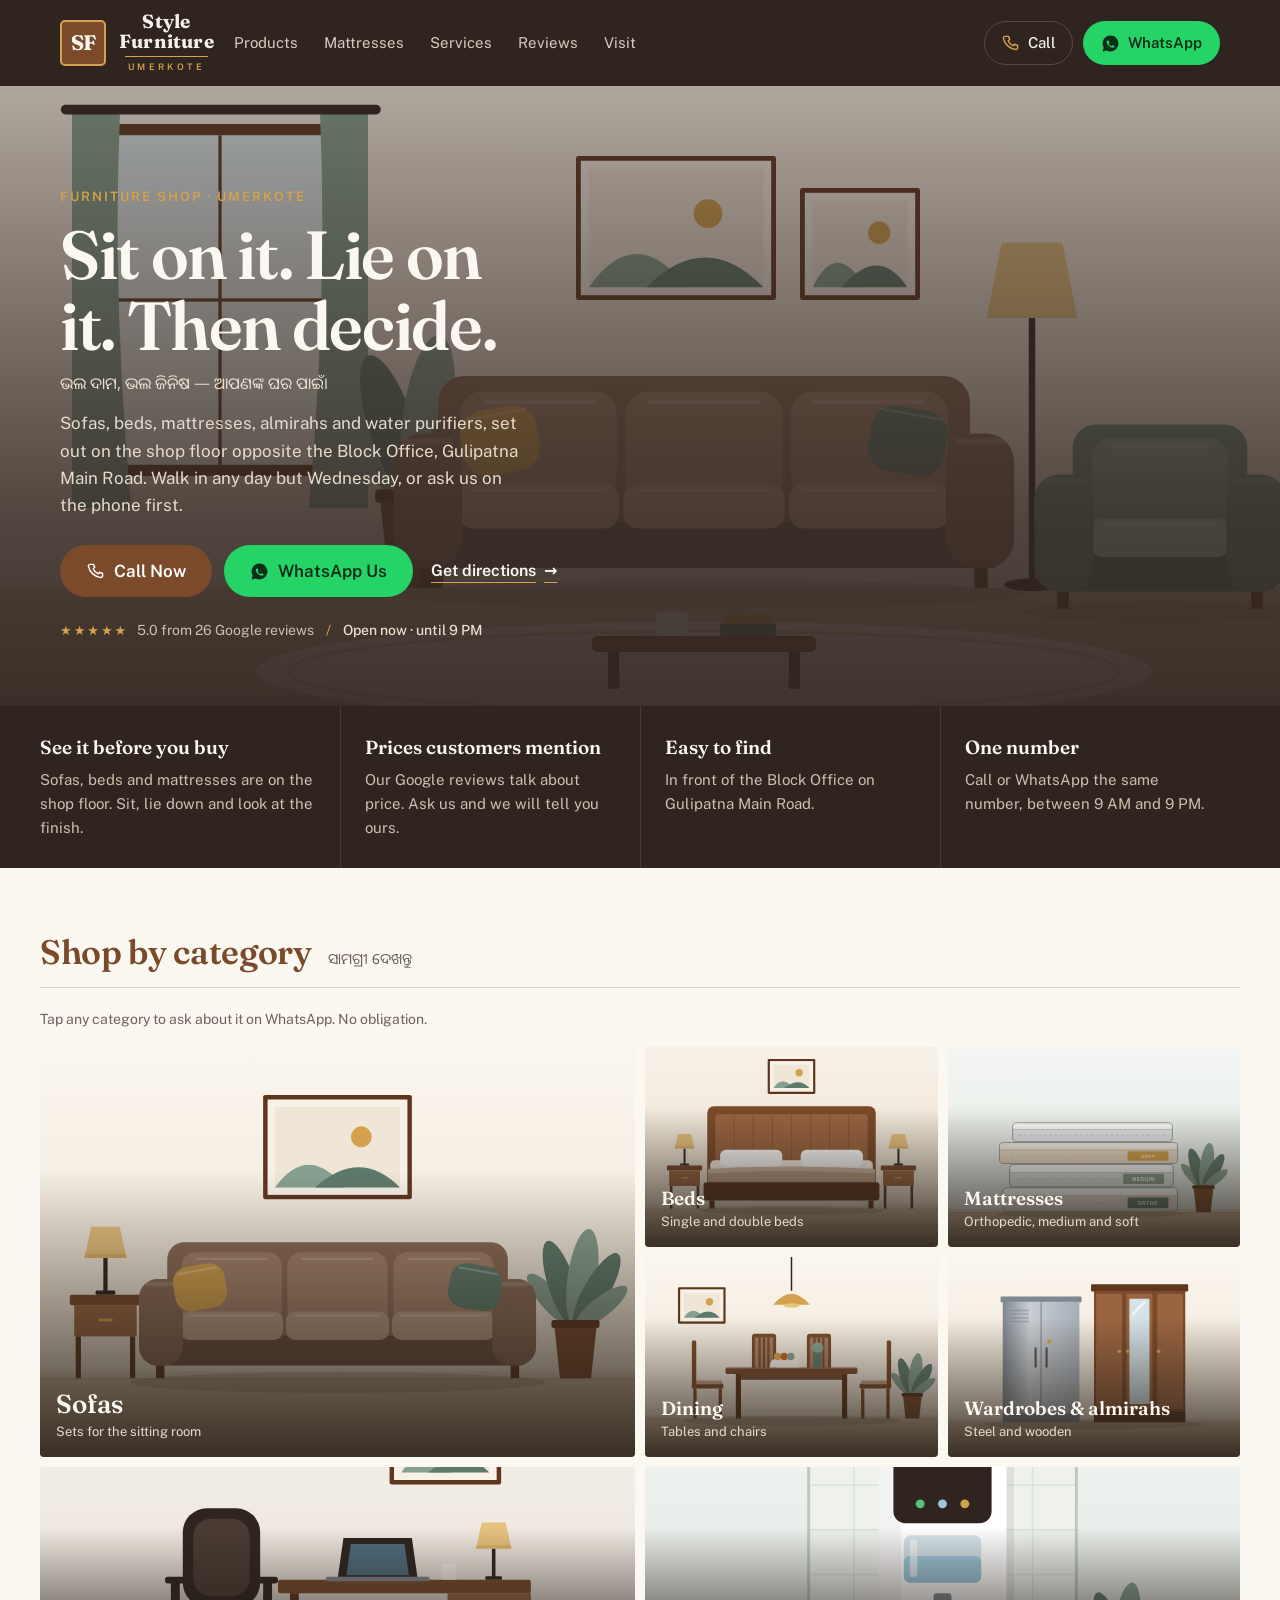
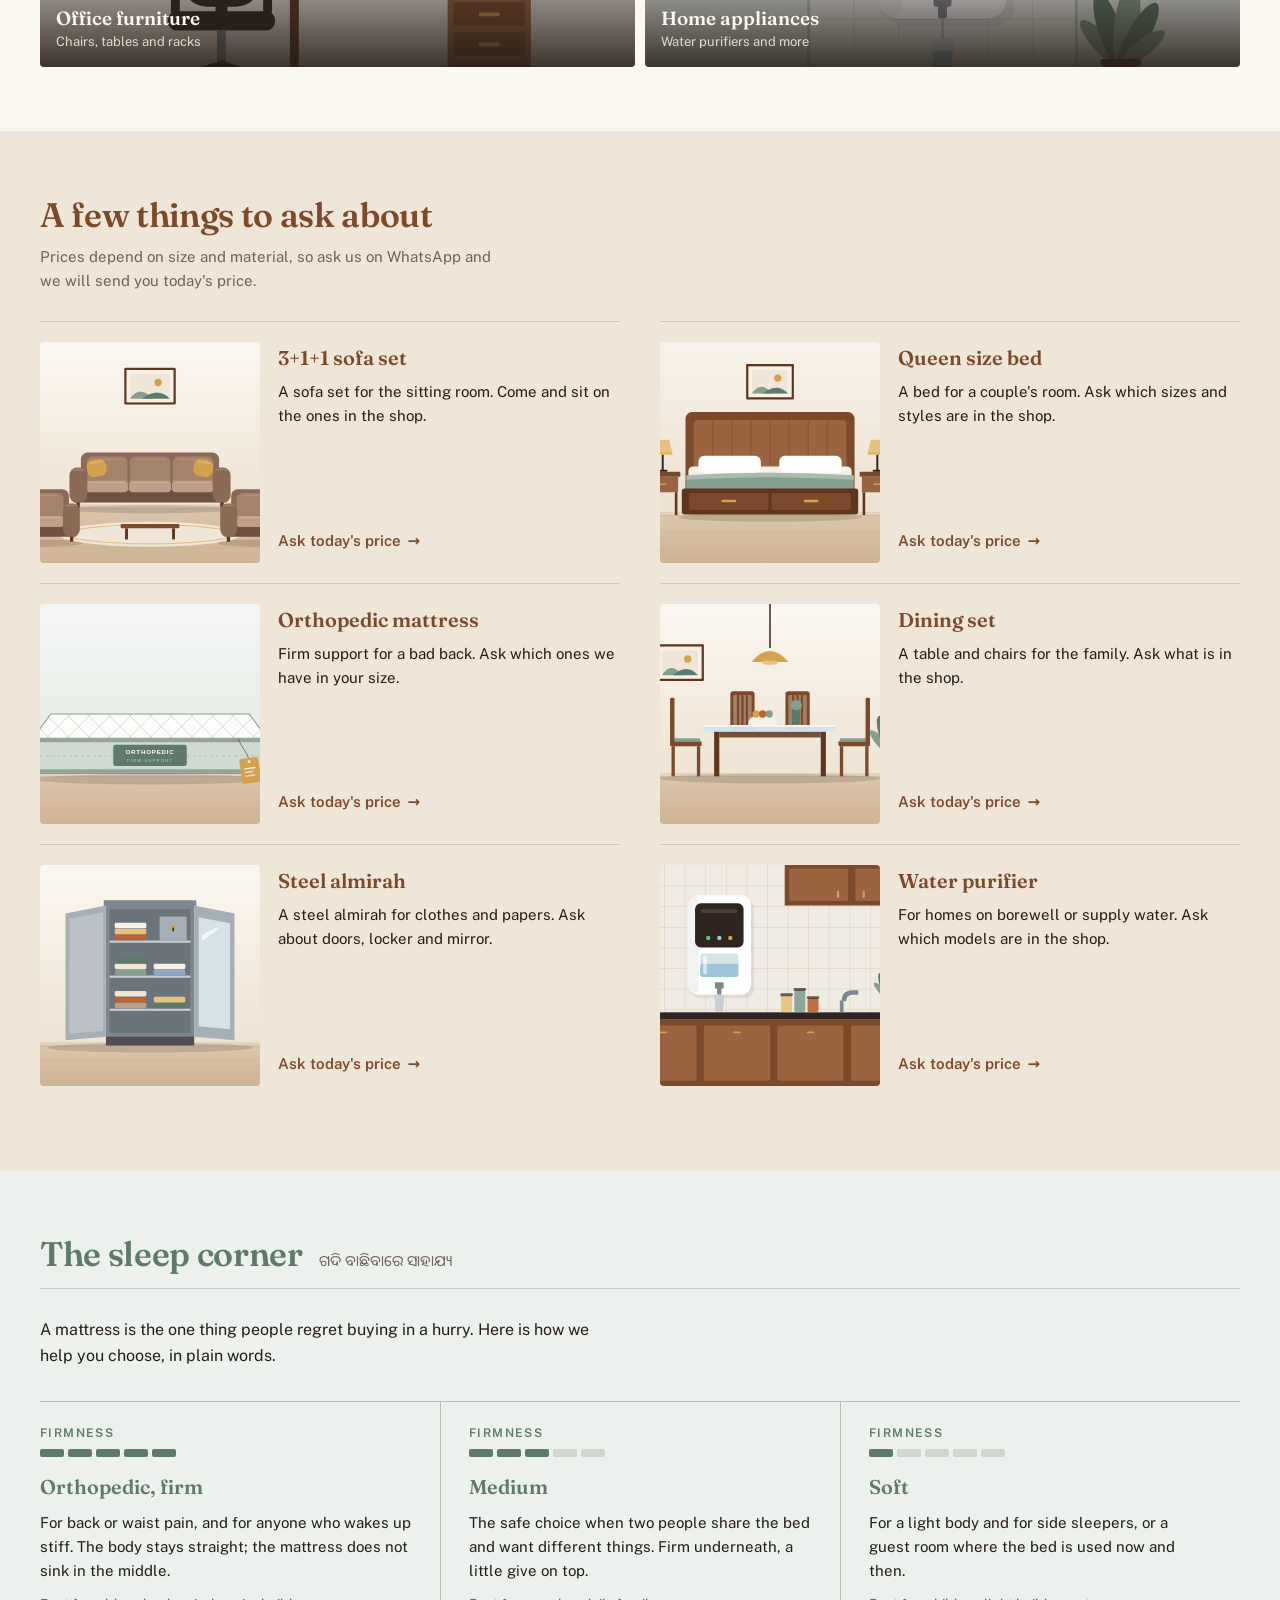
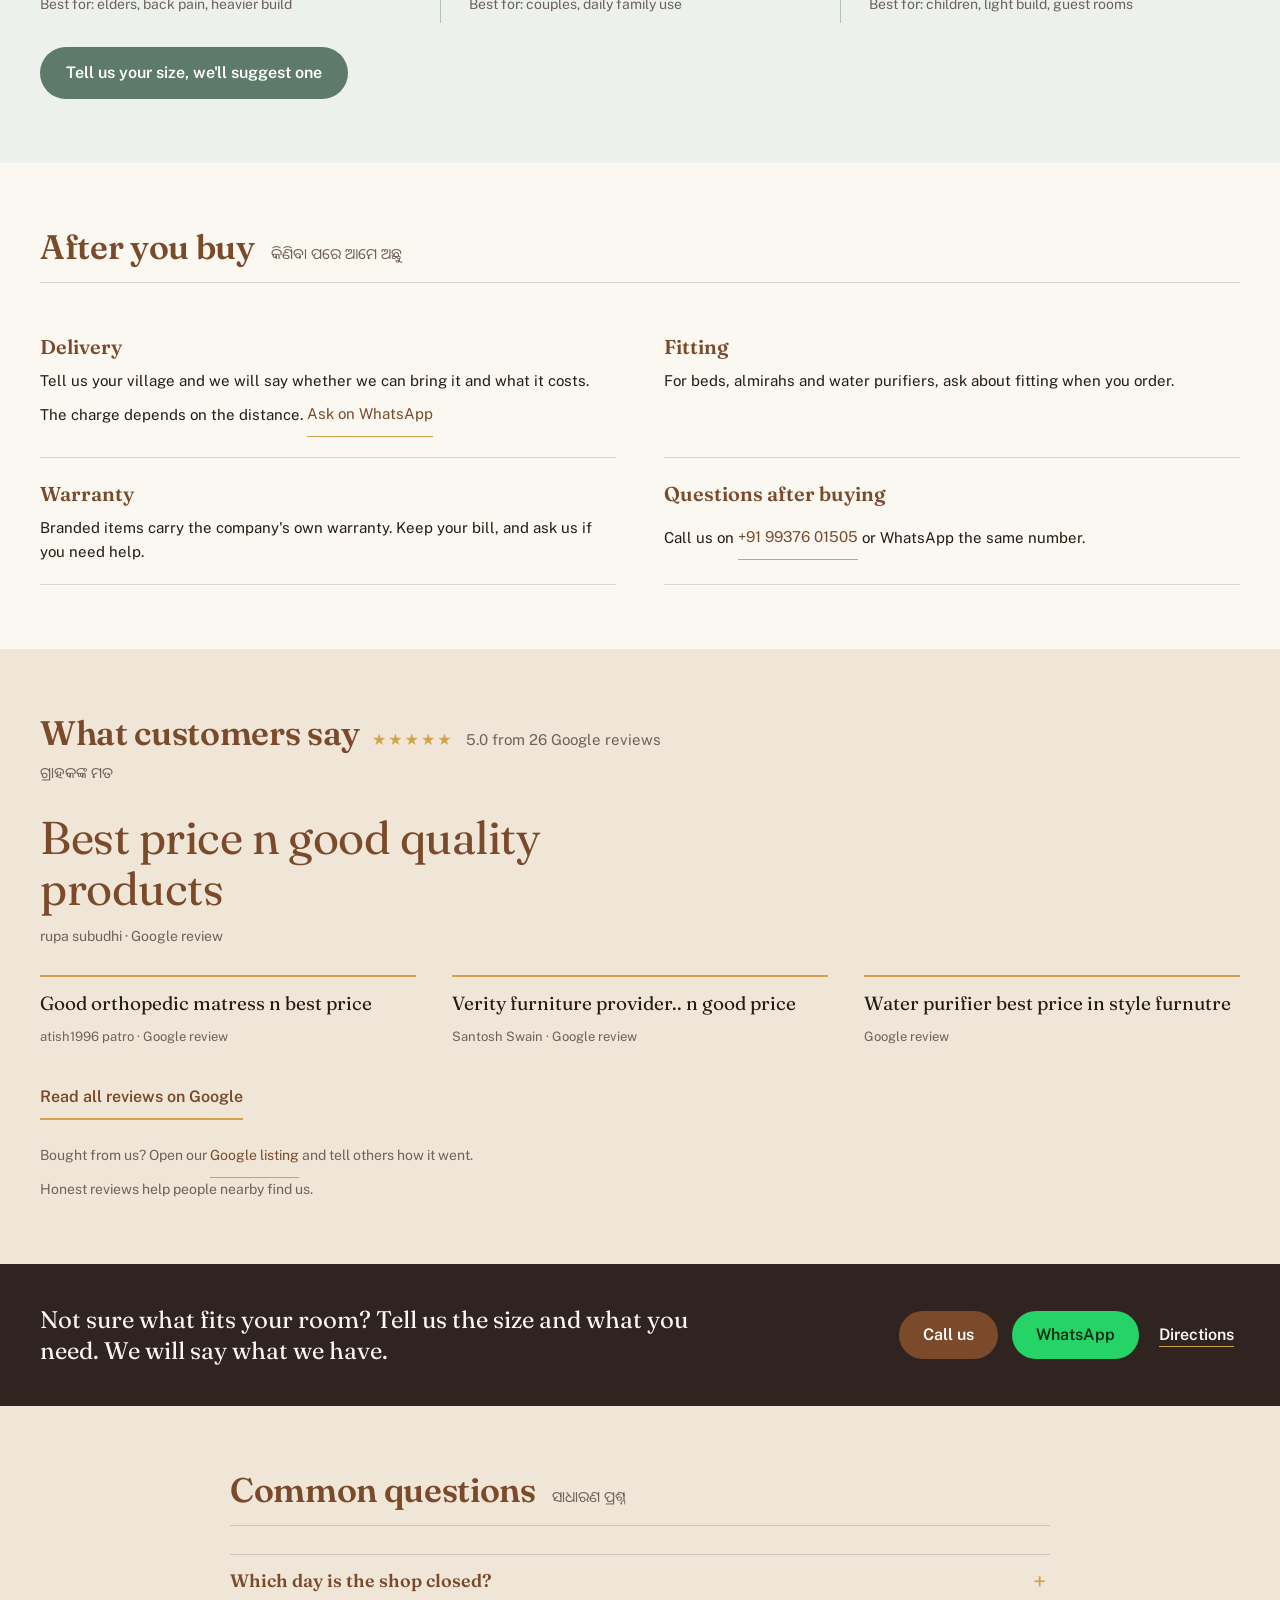
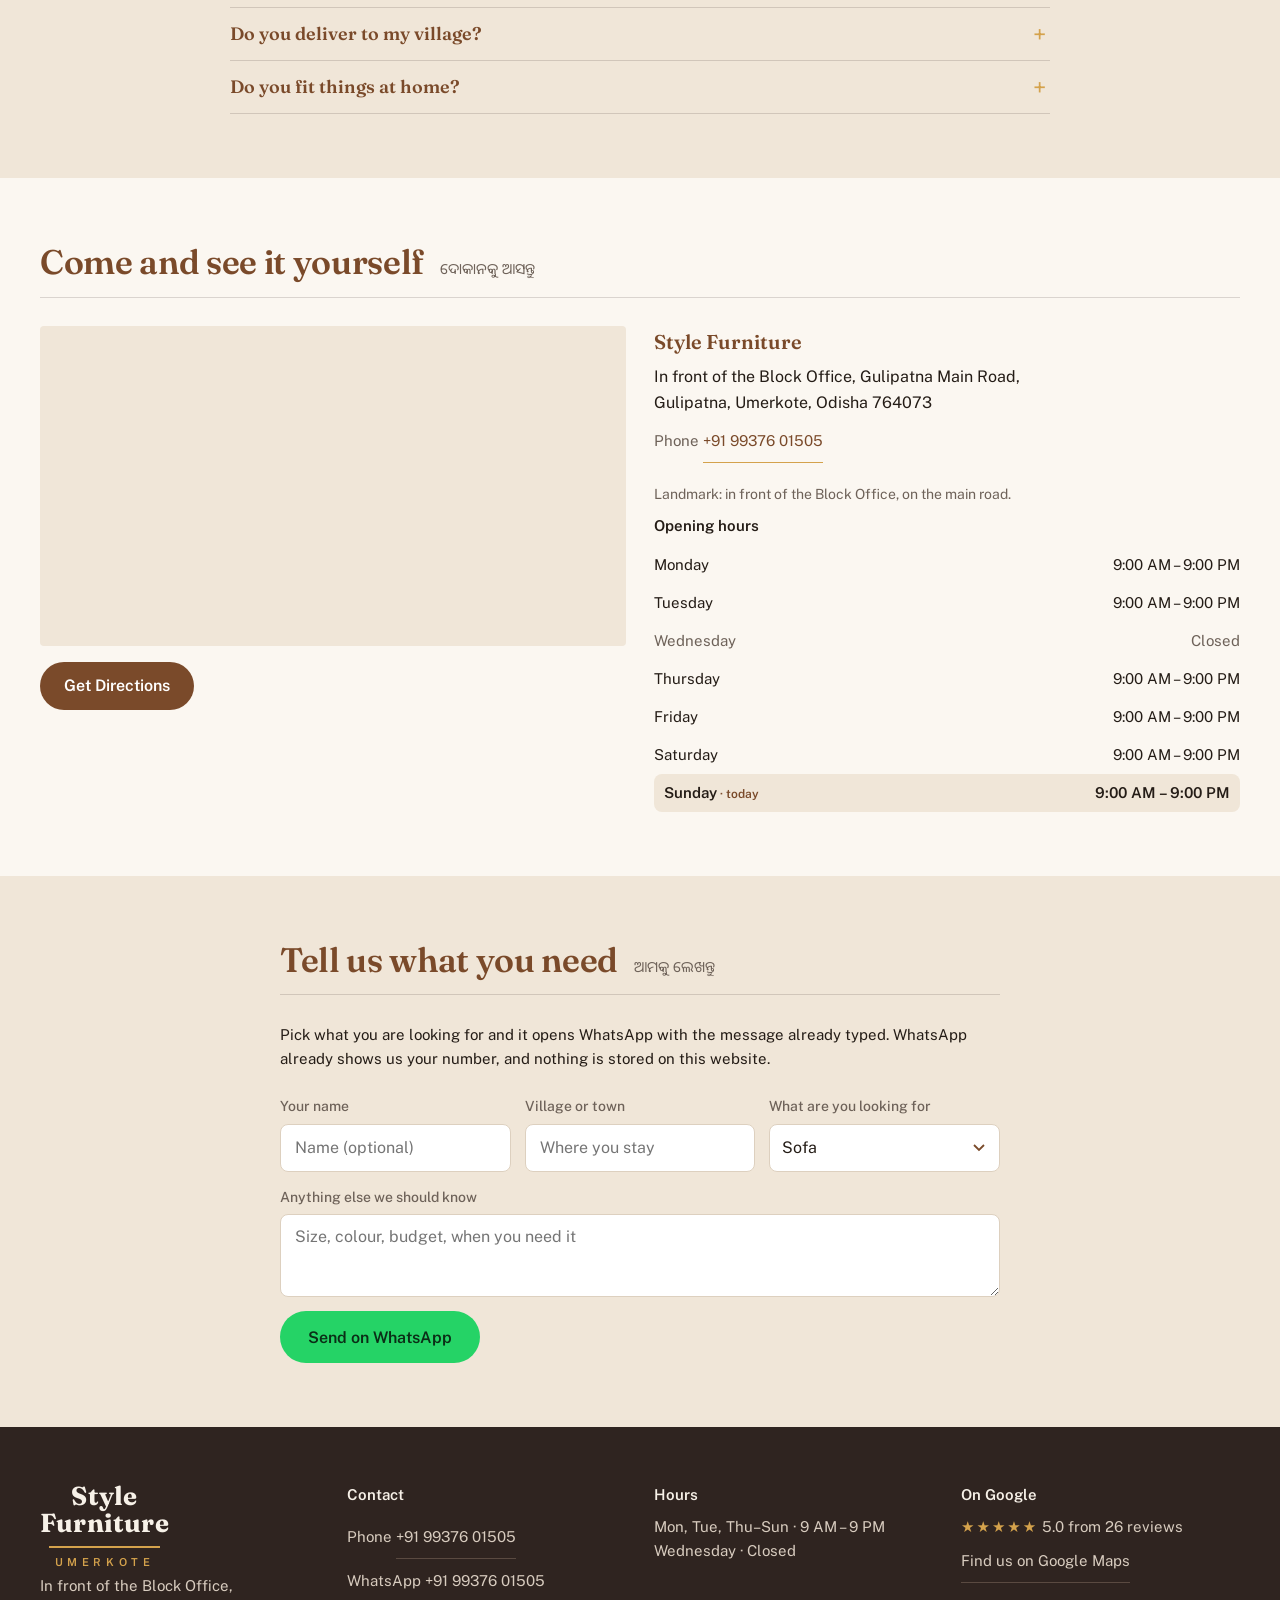
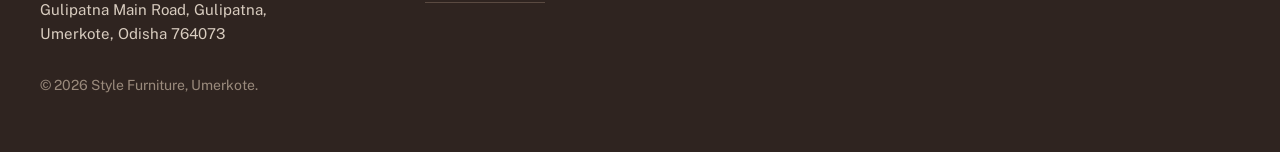
==== commit 4e0da734: "Apply scroll reveal to FAQs Co-Authored-By: Claude Sonnet 5.5 <noreply@anthropic.com> Claude-Session" ====
--- a/index.html
+++ b/index.html
@@ -24,7 +24,7 @@
 <link rel="preconnect" href="https://fonts.googleapis.com">
 <link rel="preconnect" href="https://fonts.gstatic.com" crossorigin>
 <link rel="preload" as="image" href="assets/img/illustrations/hero-showroom.svg" fetchpriority="high">
-<link rel="stylesheet" href="assets/css/styles.css?v=5">
+<link rel="stylesheet" href="assets/css/styles.css?v=6">
 <!-- Web fonts load without blocking first paint; system fonts show until they arrive. -->
 <link rel="preload" as="style" href="https://fonts.googleapis.com/css2?family=Fraunces:wght@600;700&family=Public+Sans:wght@400;500;600&family=Noto+Sans+Oriya:wght@400&display=swap" onload="this.onload=null;this.rel='stylesheet'">
 <noscript><link rel="stylesheet" href="https://fonts.googleapis.com/css2?family=Fraunces:wght@600;700&family=Public+Sans:wght@400;500;600&family=Noto+Sans+Oriya:wght@400&display=swap"></noscript>
--- a/assets/css/styles.css
+++ b/assets/css/styles.css
@@ -355,19 +355,21 @@
 .product__cta:hover { color: var(--teak-dark); text-decoration: underline; text-decoration-color: var(--brass); text-underline-offset: 4px; }
 
 /* Scroll reveal: .js-reveal is added by script, so without JS nothing is hidden.
-   Product entries, sleep cards and reviews fade up (the lead review scales in), their pictures and firmness bars
+   Product entries, sleep cards, reviews and FAQs fade up (the lead review scales in), their pictures and firmness bars
    scale in; category tiles scale in. */
 .js-reveal .product,
 .js-reveal .cat-card,
 .js-reveal .sleep-card,
-.js-reveal .review {
+.js-reveal .review,
+.js-reveal .faq {
   opacity: 0;
   transition: opacity .6s ease, transform .6s cubic-bezier(.2, .7, .2, 1);
   transition-delay: var(--reveal-delay, 0ms);
 }
 .js-reveal .product,
 .js-reveal .sleep-card,
-.js-reveal .review { transform: translateY(28px); }
+.js-reveal .review,
+.js-reveal .faq { transform: translateY(28px); }
 .js-reveal .review--lead { transform: scale(.94); transform-origin: left top; }
 .js-reveal .cat-card { transform: scale(.92); }
 .js-reveal .product .media {
@@ -384,11 +386,12 @@
 .js-reveal .product.is-revealed,
 .js-reveal .cat-card.is-revealed,
 .js-reveal .sleep-card.is-revealed,
-.js-reveal .review.is-revealed { opacity: 1; transform: none; }
+.js-reveal .review.is-revealed,
+.js-reveal .faq.is-revealed { opacity: 1; transform: none; }
 .js-reveal .product.is-revealed .media,
 .js-reveal .sleep-card.is-revealed .firm { transform: none; }
 @media (prefers-reduced-motion: reduce) {
-  .js-reveal .product, .js-reveal .cat-card, .js-reveal .sleep-card, .js-reveal .review,
+  .js-reveal .product, .js-reveal .cat-card, .js-reveal .sleep-card, .js-reveal .review, .js-reveal .faq,
   .js-reveal .product .media, .js-reveal .sleep-card .firm {
     opacity: 1; transform: none; transition: none;
   }
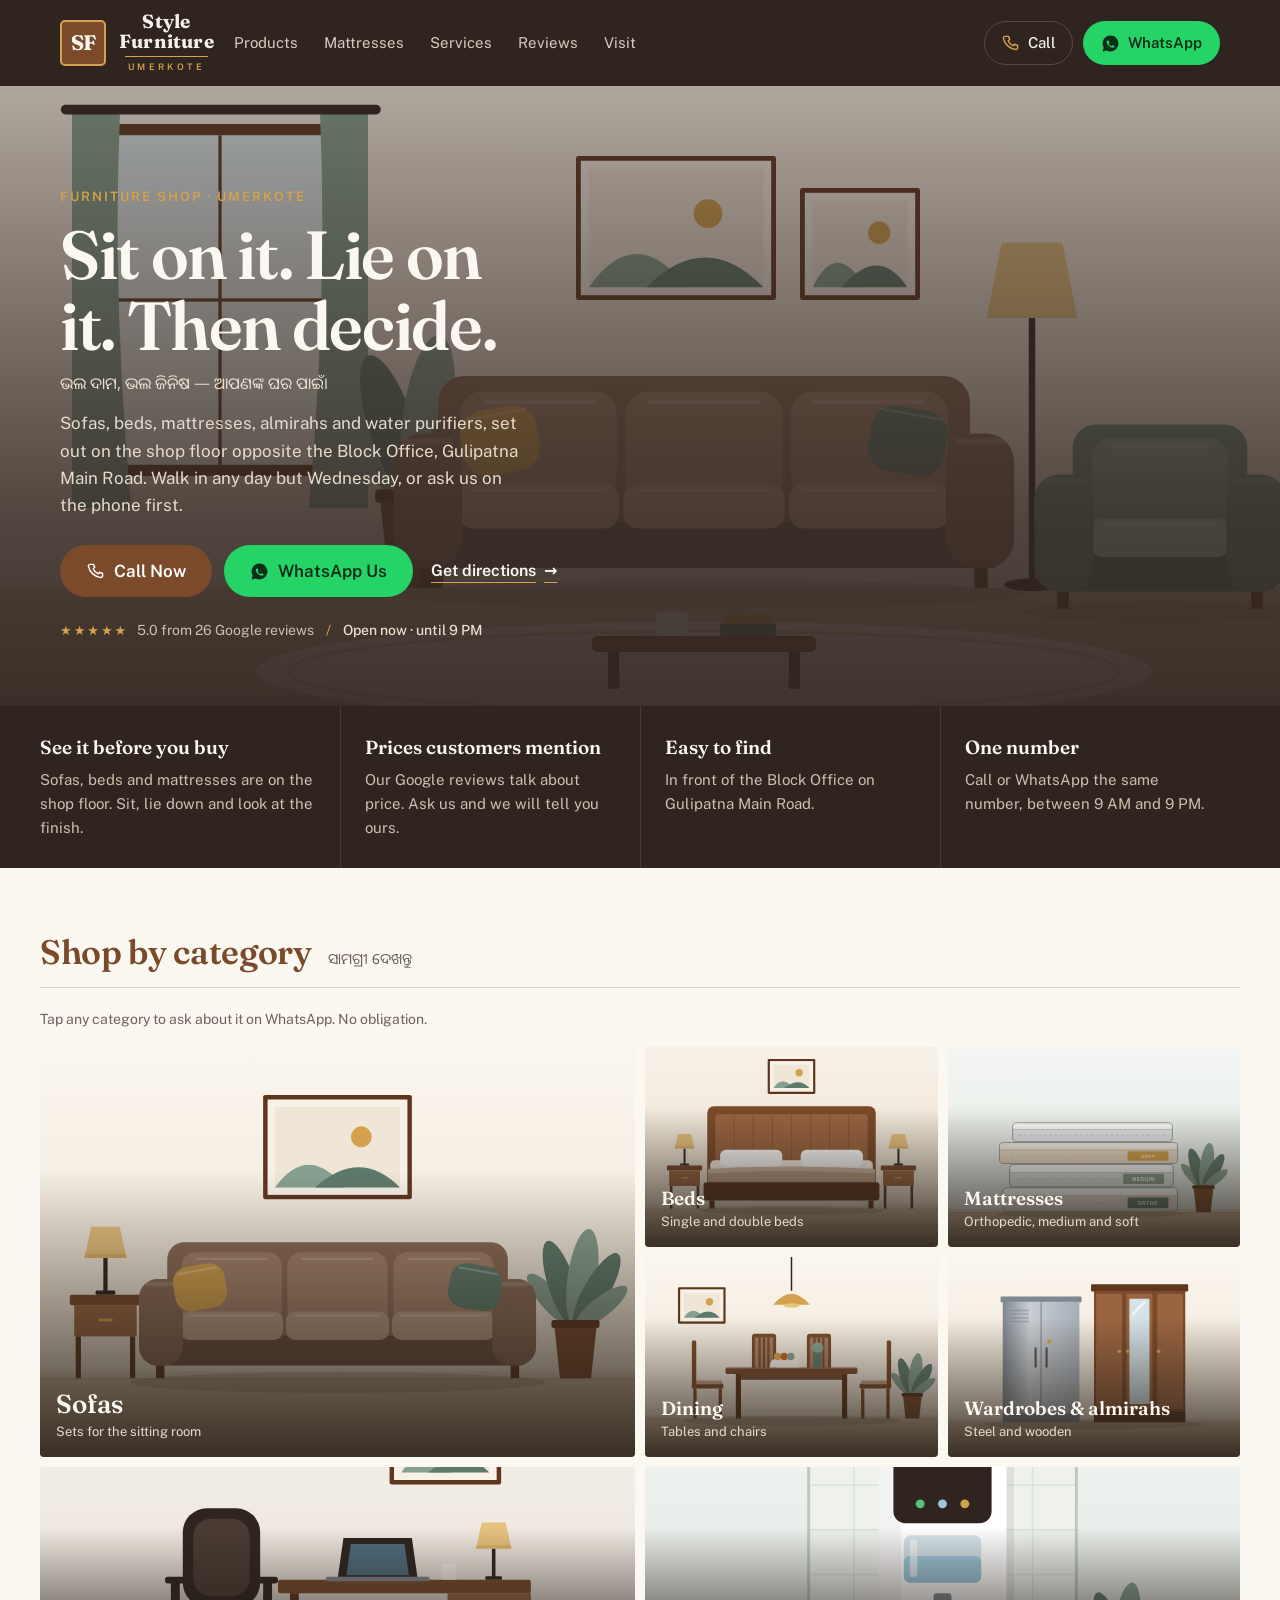
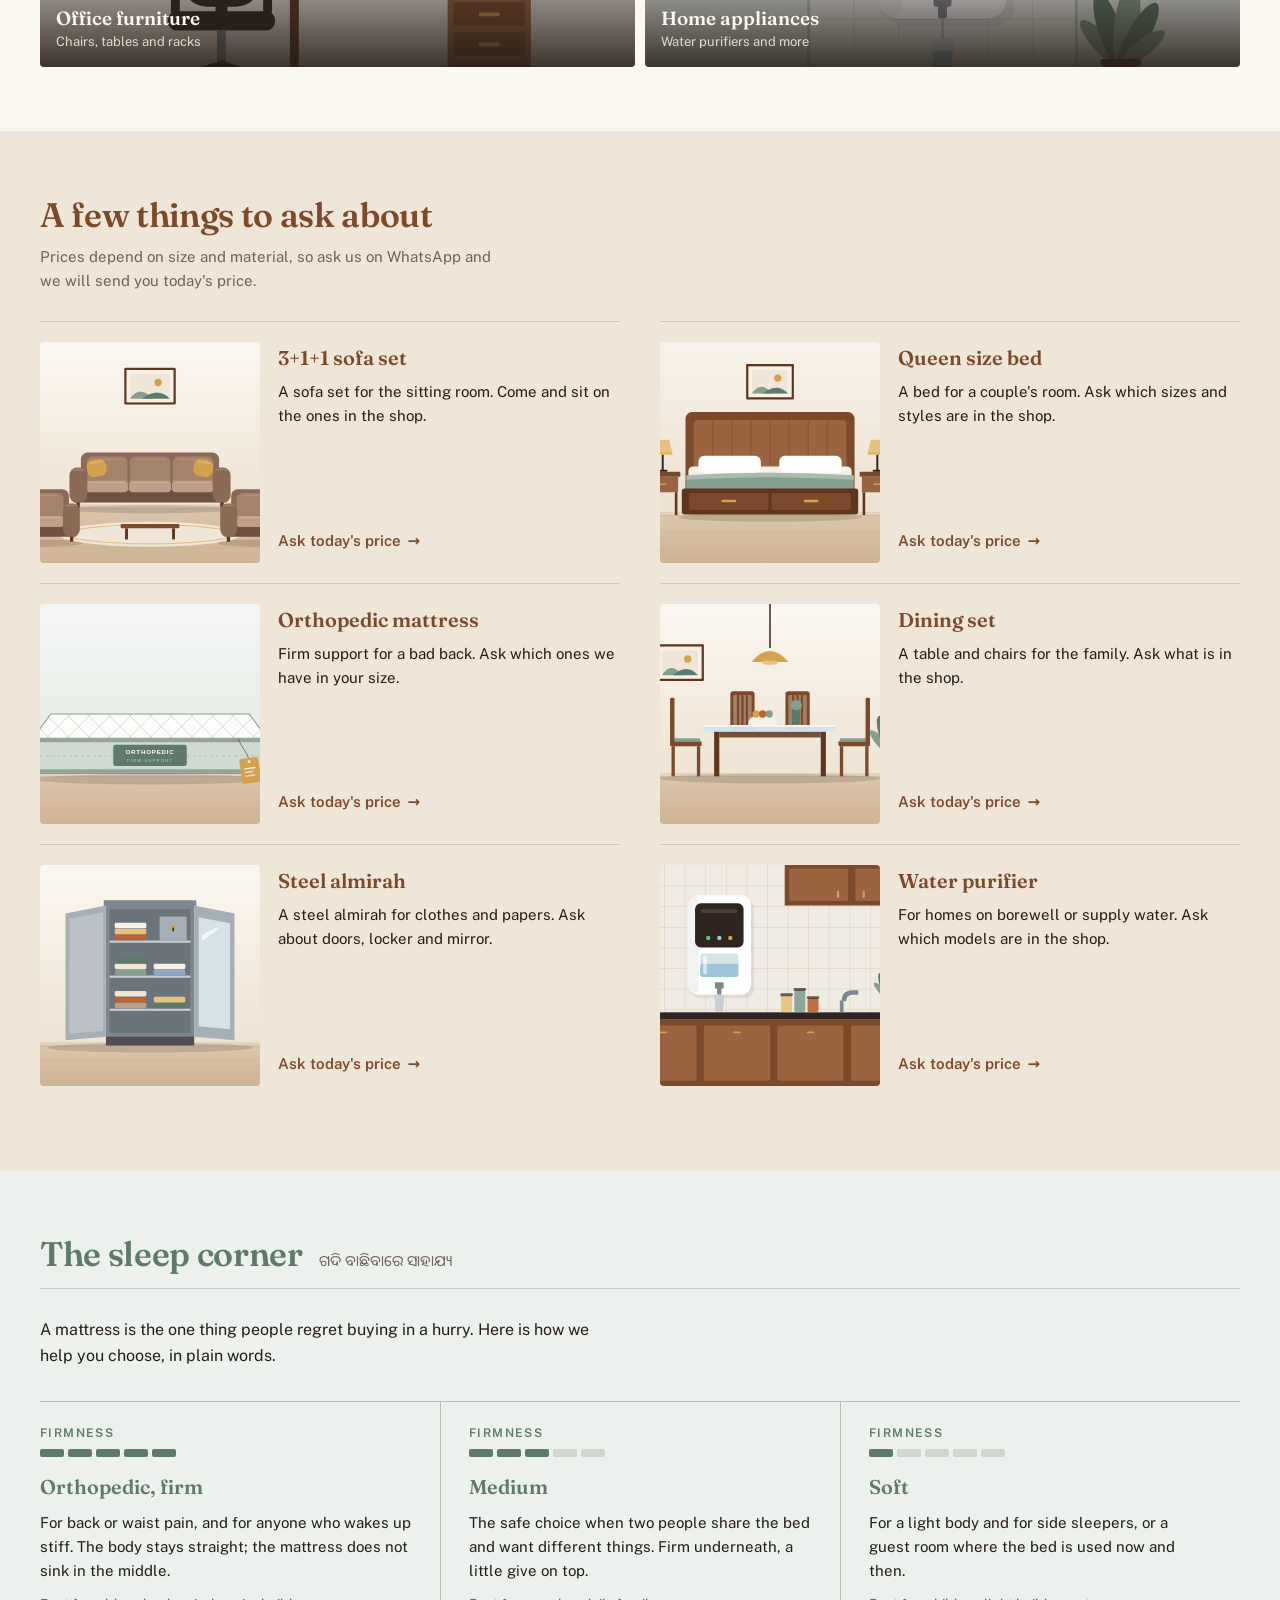
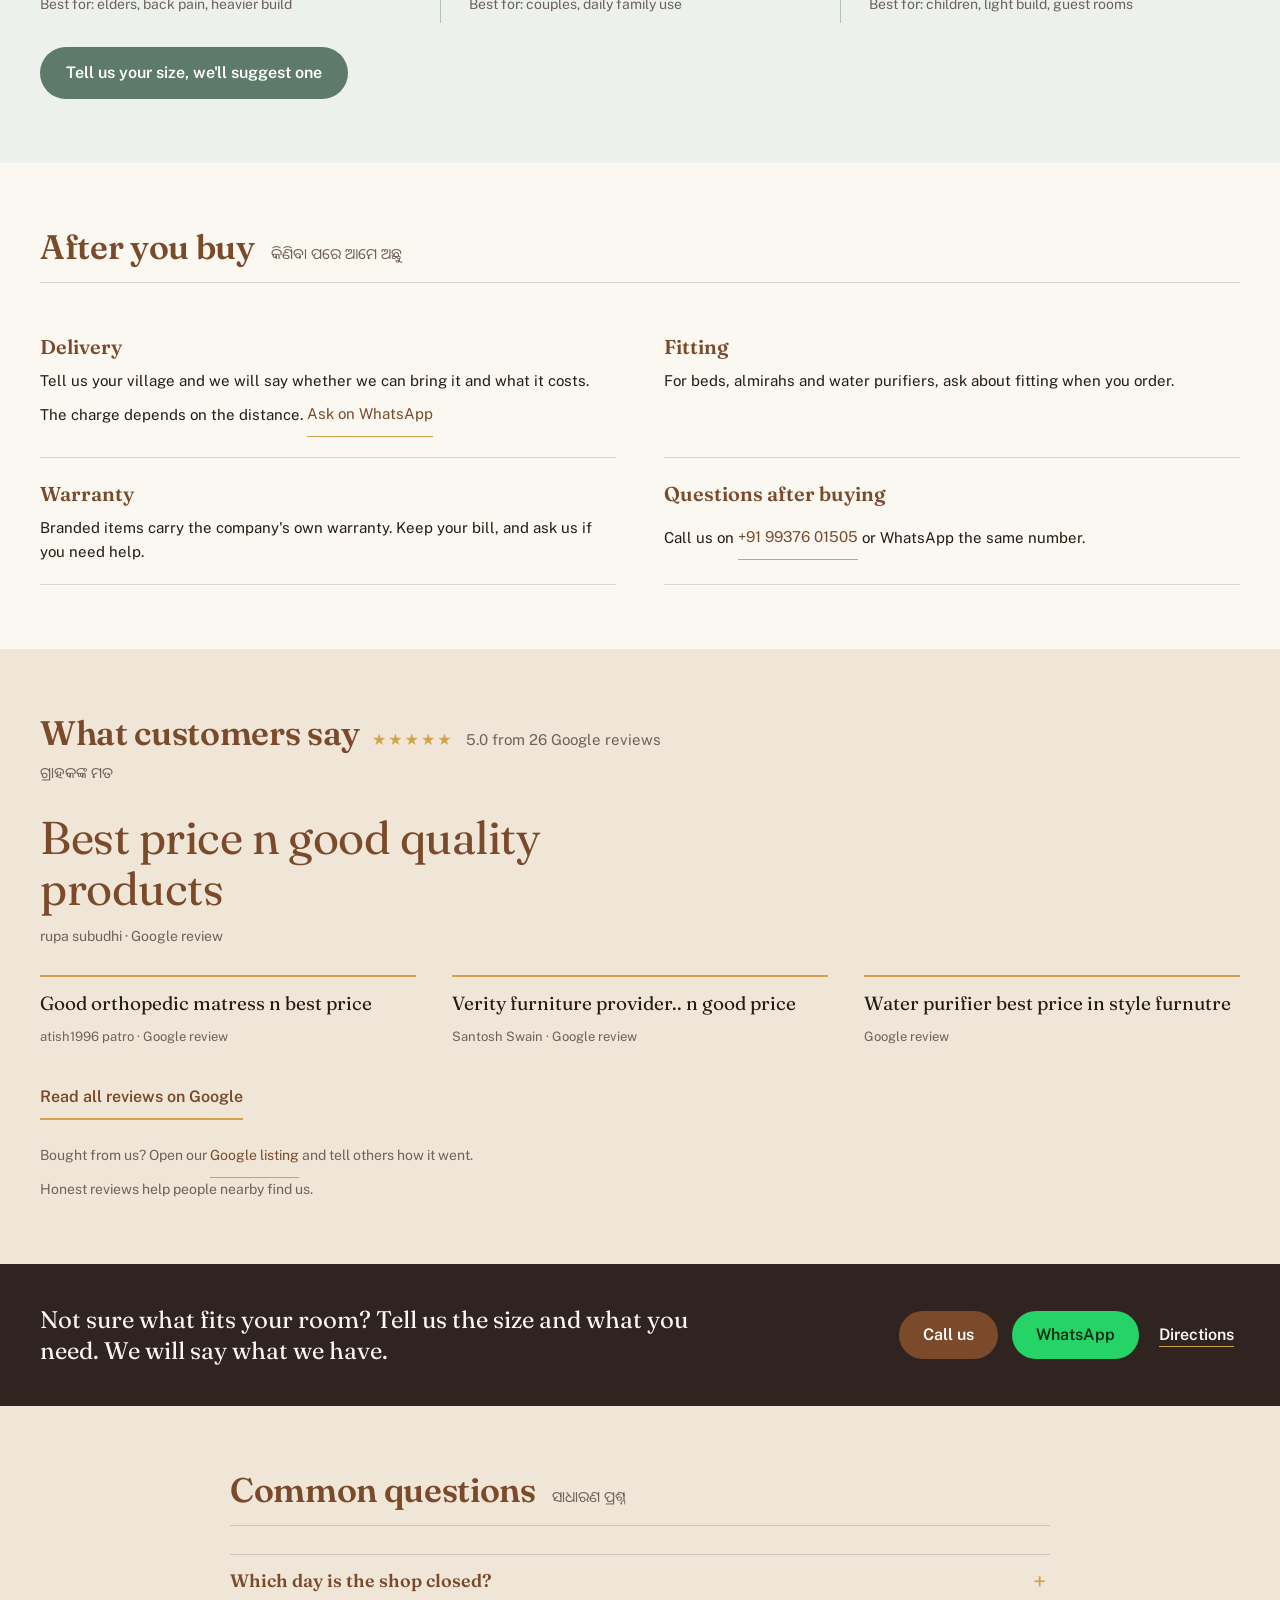
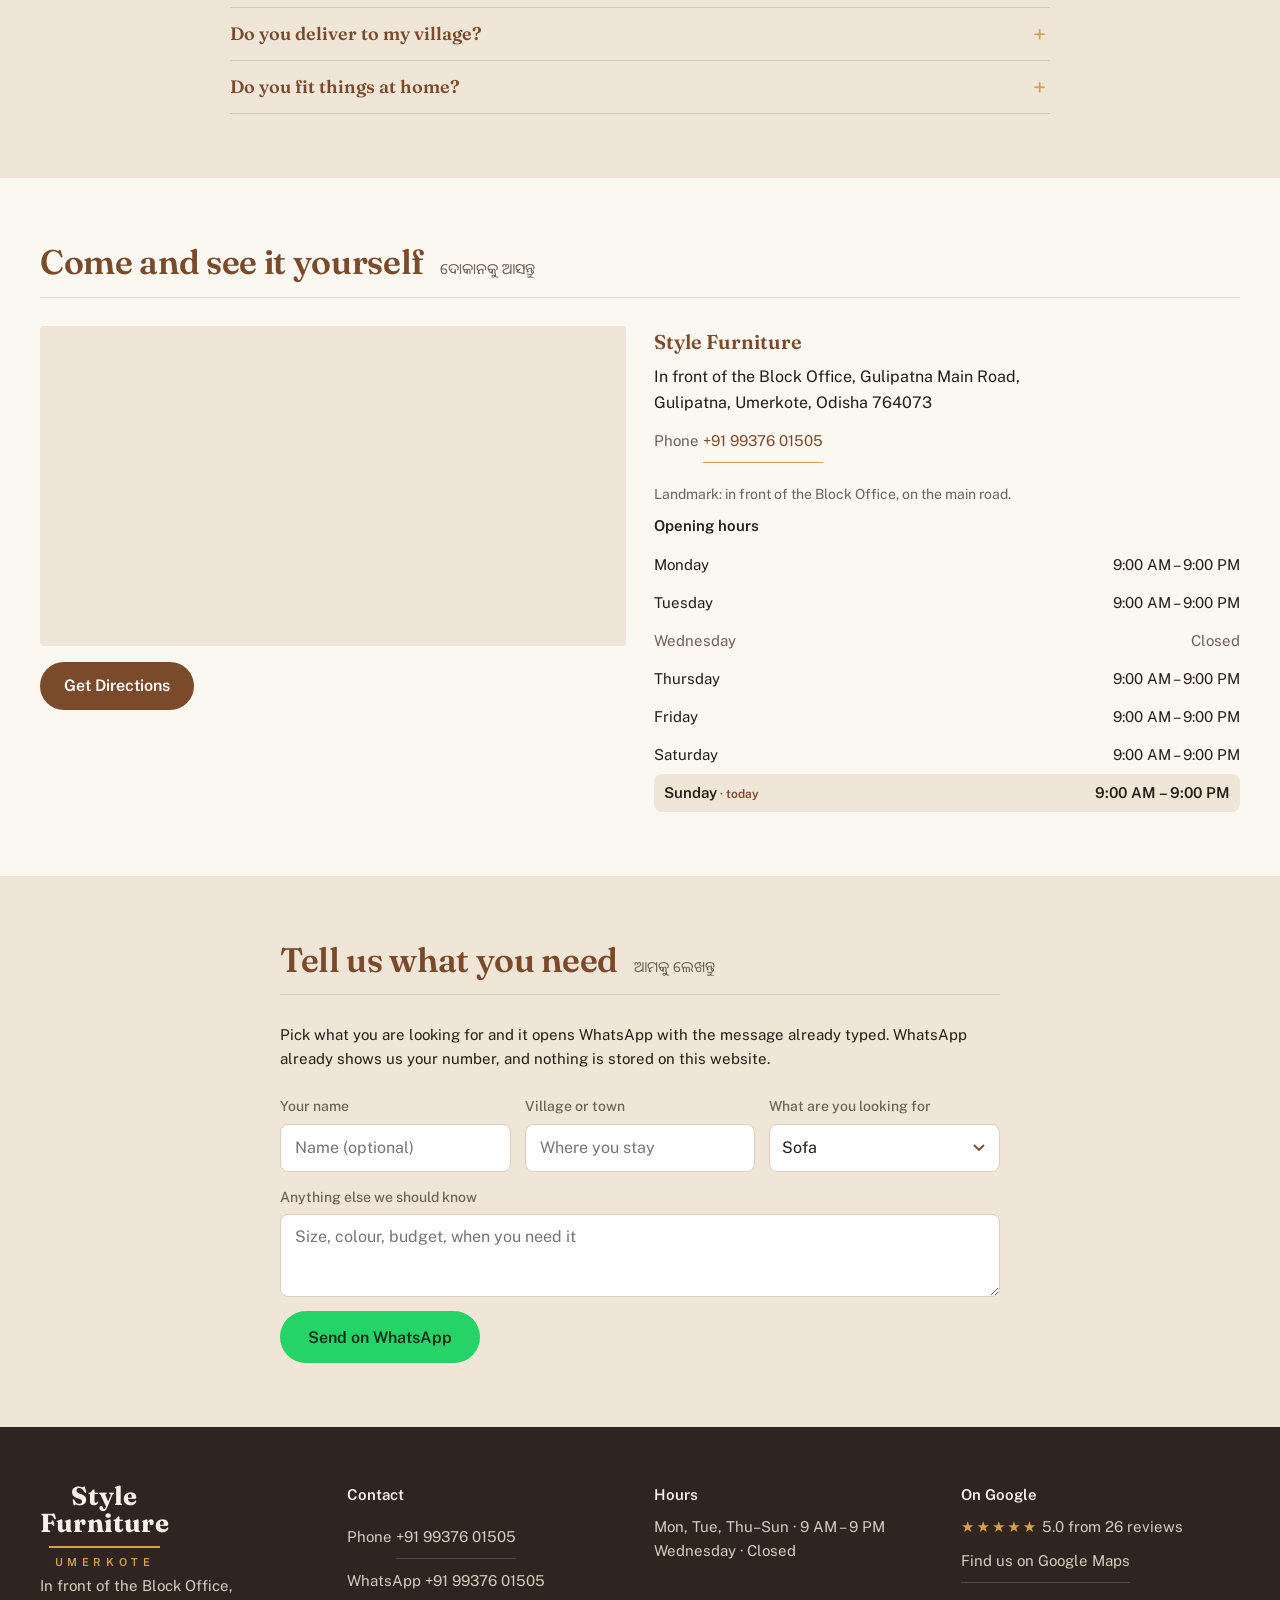
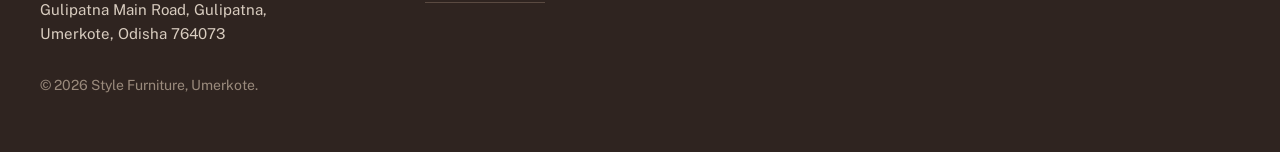
==== commit 9c952e34: "Add card lift, tilt and image zoom on product hover Co-Authored-By: Claude Sonnet 5.5 <noreply@anthr" ====
--- a/index.html
+++ b/index.html
@@ -24,12 +24,12 @@
 <link rel="preconnect" href="https://fonts.googleapis.com">
 <link rel="preconnect" href="https://fonts.gstatic.com" crossorigin>
 <link rel="preload" as="image" href="assets/img/illustrations/hero-showroom.svg" fetchpriority="high">
-<link rel="stylesheet" href="assets/css/styles.css?v=6">
+<link rel="stylesheet" href="assets/css/styles.css?v=9">
 <!-- Web fonts load without blocking first paint; system fonts show until they arrive. -->
 <link rel="preload" as="style" href="https://fonts.googleapis.com/css2?family=Fraunces:wght@600;700&family=Public+Sans:wght@400;500;600&family=Noto+Sans+Oriya:wght@400&display=swap" onload="this.onload=null;this.rel='stylesheet'">
 <noscript><link rel="stylesheet" href="https://fonts.googleapis.com/css2?family=Fraunces:wght@600;700&family=Public+Sans:wght@400;500;600&family=Noto+Sans+Oriya:wght@400&display=swap"></noscript>
 <script src="assets/js/image-slot.js" defer></script>
-<script src="assets/js/support.js" defer></script>
+<script src="assets/js/support.js?v=9" defer></script>
 <script type="application/ld+json">
 {"@context":"https://schema.org","@type":"FurnitureStore","@id":"https://stylefurnitureumerkote.netlify.app/#store","name":"Style Furniture","url":"https://stylefurnitureumerkote.netlify.app/","image":"https://stylefurnitureumerkote.netlify.app/assets/img/og-share.jpg","description":"Furniture shop in Gulipatna, Umerkote selling sofas, beds, orthopedic mattresses, dining sets, steel almirahs, office furniture and water purifiers.","telephone":"+91 99376 01505","address":{"@type":"PostalAddress","streetAddress":"In front of Block Office, Gulipatna Main Road, Gulipatna","addressLocality":"Umerkote","addressRegion":"Odisha","postalCode":"764073","addressCountry":"IN"},"geo":{"@type":"GeoCoordinates","latitude":19.6651268,"longitude":82.2118897},"openingHoursSpecification":[{"@type":"OpeningHoursSpecification","dayOfWeek":["Monday","Tuesday","Thursday","Friday","Saturday","Sunday"],"opens":"09:00","closes":"21:00"}],"hasMap":"https://maps.app.goo.gl/Ej5kVxfLn61TXxsT6","sameAs":["https://maps.app.goo.gl/Ej5kVxfLn61TXxsT6"],"aggregateRating":{"@type":"AggregateRating","ratingValue":"5.0","reviewCount":"26"}}
 </script>
--- a/assets/css/styles.css
+++ b/assets/css/styles.css
@@ -354,44 +354,81 @@
 .product__cta span { margin-left: 6px; }
 .product__cta:hover { color: var(--teak-dark); text-decoration: underline; text-decoration-color: var(--brass); text-underline-offset: 4px; }
 
+/* Product hover: the card lifts and tilts toward the pointer, the picture zooms.
+   Tilt angles (--rx, --ry) are set by script; lift and zoom work without it.
+   While the scroll reveal runs, .is-settled is not yet set, so hover waits. */
+.product { position: relative; isolation: isolate; }
+.product::before {
+  content: "";
+  position: absolute;
+  inset: 6px -14px;
+  z-index: -1;
+  border-radius: 12px;
+  background: rgba(255, 255, 255, .75);
+  box-shadow: 0 18px 40px -12px rgba(60, 38, 20, .35);
+  opacity: 0;
+  transition: opacity .3s ease;
+}
+@media (hover: hover) and (prefers-reduced-motion: no-preference) {
+  .product { transition: transform .25s ease-out; }
+  .product:hover {
+    transform: perspective(900px) translateY(-8px) rotateX(var(--rx, 0deg)) rotateY(var(--ry, 0deg));
+  }
+  .product:hover::before { opacity: 1; }
+  .product .media > * { transition: transform .6s cubic-bezier(.2, .7, .2, 1); }
+  .product:hover .media > * { transform: scale(1.12); }
+  .product:not(:hover) { --rx: 0deg; --ry: 0deg; }
+}
+
 /* Scroll reveal: .js-reveal is added by script, so without JS nothing is hidden.
-   Product entries, sleep cards, reviews and FAQs fade up (the lead review scales in), their pictures and firmness bars
+   Product entries, sleep cards, reviews, FAQs and the visit columns fade up (the lead review scales in), their pictures and firmness bars
    scale in; category tiles scale in. */
 .js-reveal .product,
 .js-reveal .cat-card,
 .js-reveal .sleep-card,
 .js-reveal .review,
-.js-reveal .faq {
+.js-reveal .faq,
+.js-reveal .visit-grid > div {
   opacity: 0;
-  transition: opacity .6s ease, transform .6s cubic-bezier(.2, .7, .2, 1);
+  transition: opacity .9s ease, transform 1s cubic-bezier(.16, .84, .3, 1);
   transition-delay: var(--reveal-delay, 0ms);
 }
 .js-reveal .product,
 .js-reveal .sleep-card,
 .js-reveal .review,
-.js-reveal .faq { transform: translateY(28px); }
-.js-reveal .review--lead { transform: scale(.94); transform-origin: left top; }
-.js-reveal .cat-card { transform: scale(.92); }
+.js-reveal .faq,
+.js-reveal .visit-grid > div { transform: translateY(70px) scale(.96); }
+.js-reveal .visit-grid > div:first-child { transform: scale(.8); transform-origin: left top; }
+.js-reveal .review--lead { transform: scale(.82); transform-origin: left top; }
+.js-reveal .cat-card { transform: scale(.78); }
 .js-reveal .product .media {
-  transform: scale(.88);
-  transition: transform .7s cubic-bezier(.2, .7, .2, 1);
-  transition-delay: calc(var(--reveal-delay, 0ms) + 120ms);
+  transform: scale(.6);
+  transition: transform 1s cubic-bezier(.16, .84, .3, 1);
+  transition-delay: calc(var(--reveal-delay, 0ms) + 200ms);
 }
 .js-reveal .sleep-card .firm {
-  transform: scale(.85);
+  transform: scale(.5);
   transform-origin: left center;
-  transition: transform .7s cubic-bezier(.2, .7, .2, 1);
-  transition-delay: calc(var(--reveal-delay, 0ms) + 120ms);
+  transition: transform 1s cubic-bezier(.16, .84, .3, 1);
+  transition-delay: calc(var(--reveal-delay, 0ms) + 200ms);
 }
 .js-reveal .product.is-revealed,
 .js-reveal .cat-card.is-revealed,
 .js-reveal .sleep-card.is-revealed,
 .js-reveal .review.is-revealed,
-.js-reveal .faq.is-revealed { opacity: 1; transform: none; }
+.js-reveal .faq.is-revealed,
+.js-reveal .visit-grid > div.is-revealed { opacity: 1; transform: none; }
 .js-reveal .product.is-revealed .media,
 .js-reveal .sleep-card.is-revealed .firm { transform: none; }
+/* After the reveal finishes, hand the card back to its hover transition. */
+@media (hover: hover) and (prefers-reduced-motion: no-preference) {
+  .js-reveal .product.is-settled { transition: transform .25s ease-out, opacity .3s ease; transition-delay: 0ms; }
+  .js-reveal .product.is-settled:hover {
+    transform: perspective(900px) translateY(-8px) rotateX(var(--rx, 0deg)) rotateY(var(--ry, 0deg));
+  }
+}
 @media (prefers-reduced-motion: reduce) {
-  .js-reveal .product, .js-reveal .cat-card, .js-reveal .sleep-card, .js-reveal .review, .js-reveal .faq,
+  .js-reveal .product, .js-reveal .cat-card, .js-reveal .sleep-card, .js-reveal .review, .js-reveal .faq, .js-reveal .visit-grid > div,
   .js-reveal .product .media, .js-reveal .sleep-card .firm {
     opacity: 1; transform: none; transition: none;
   }
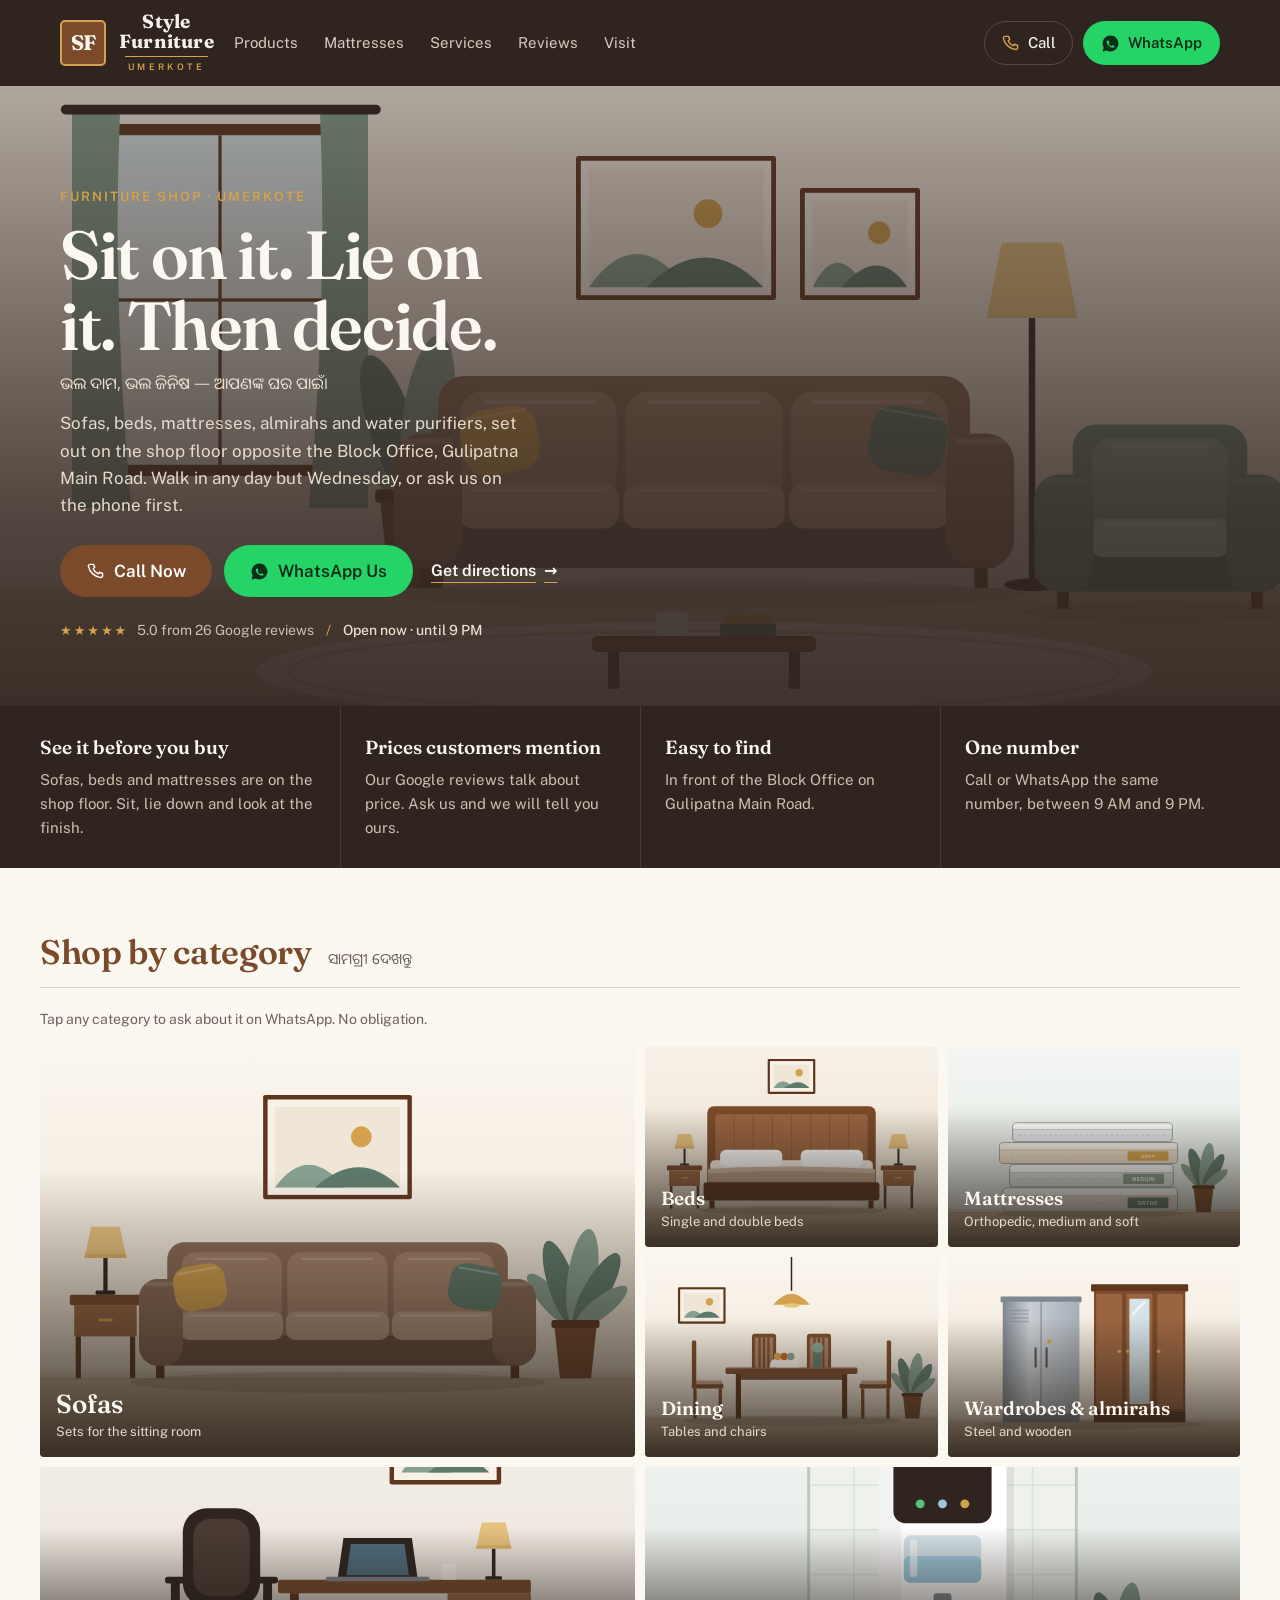
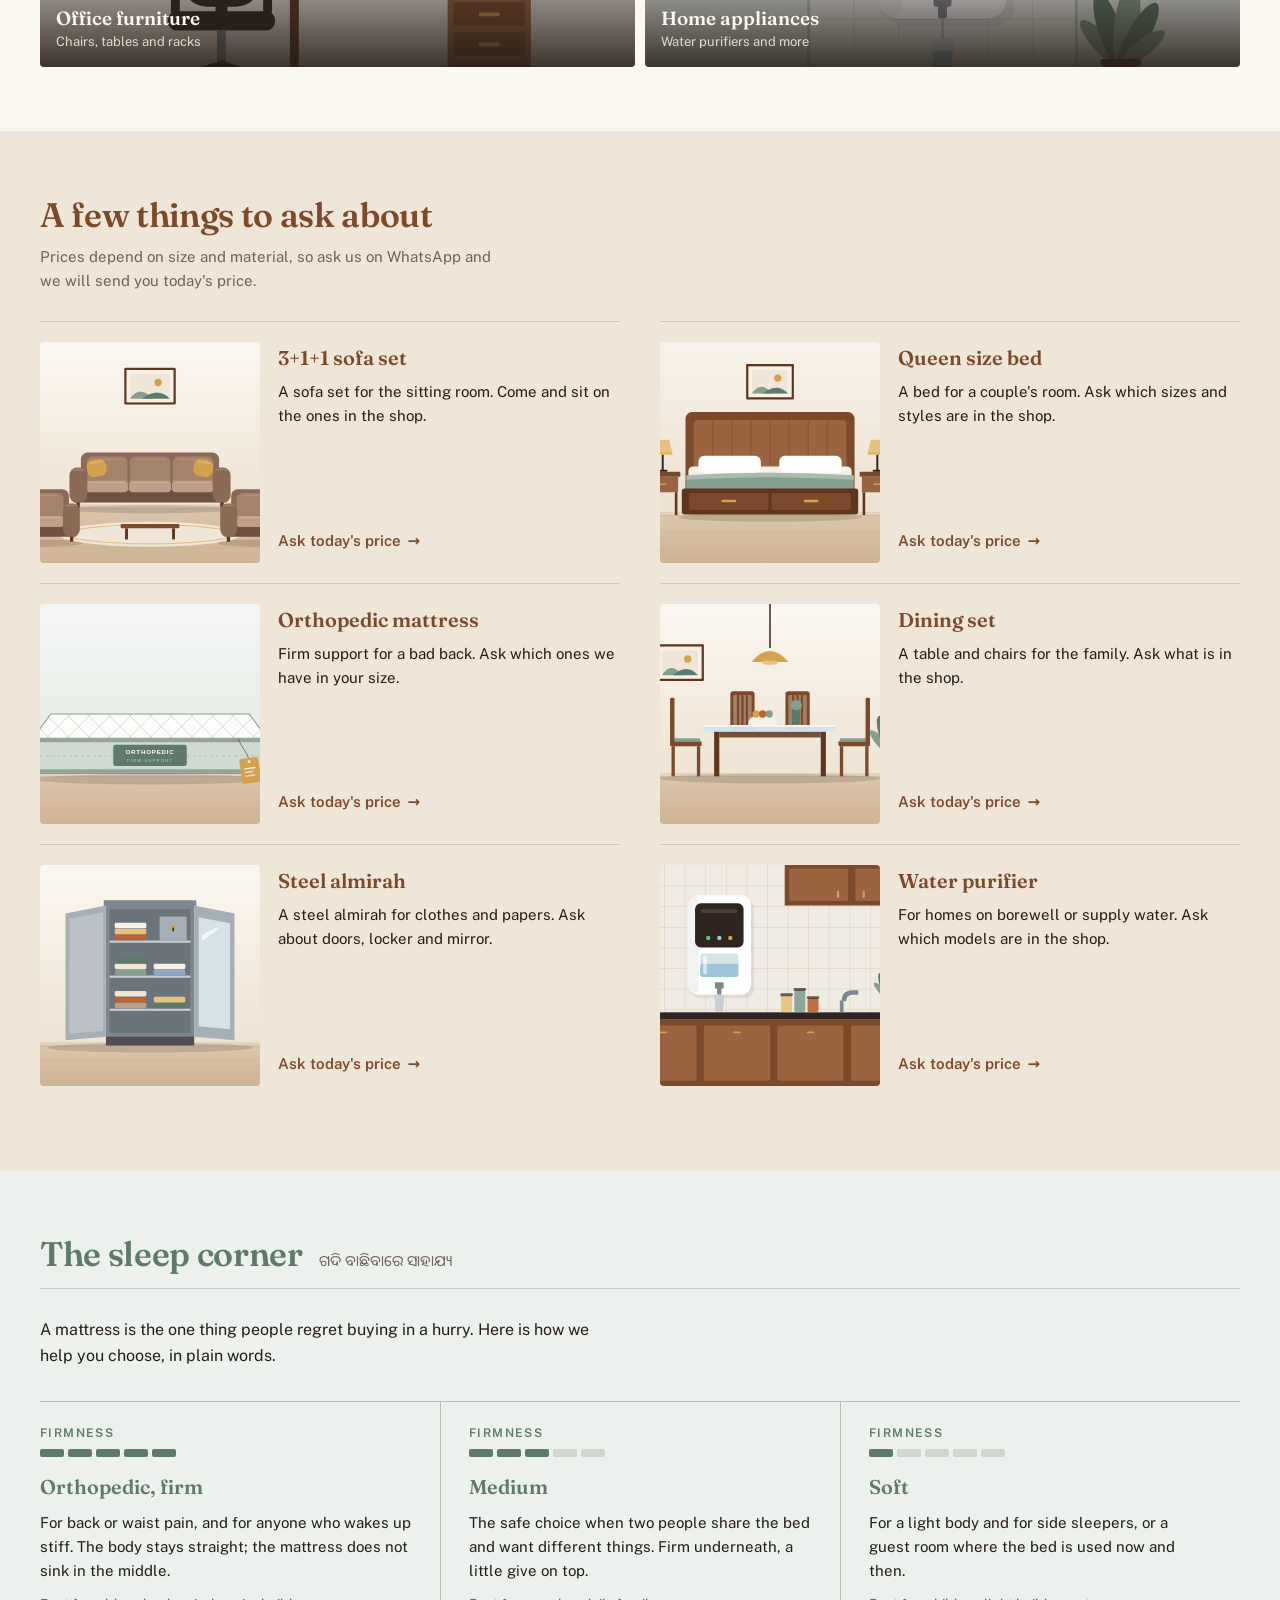
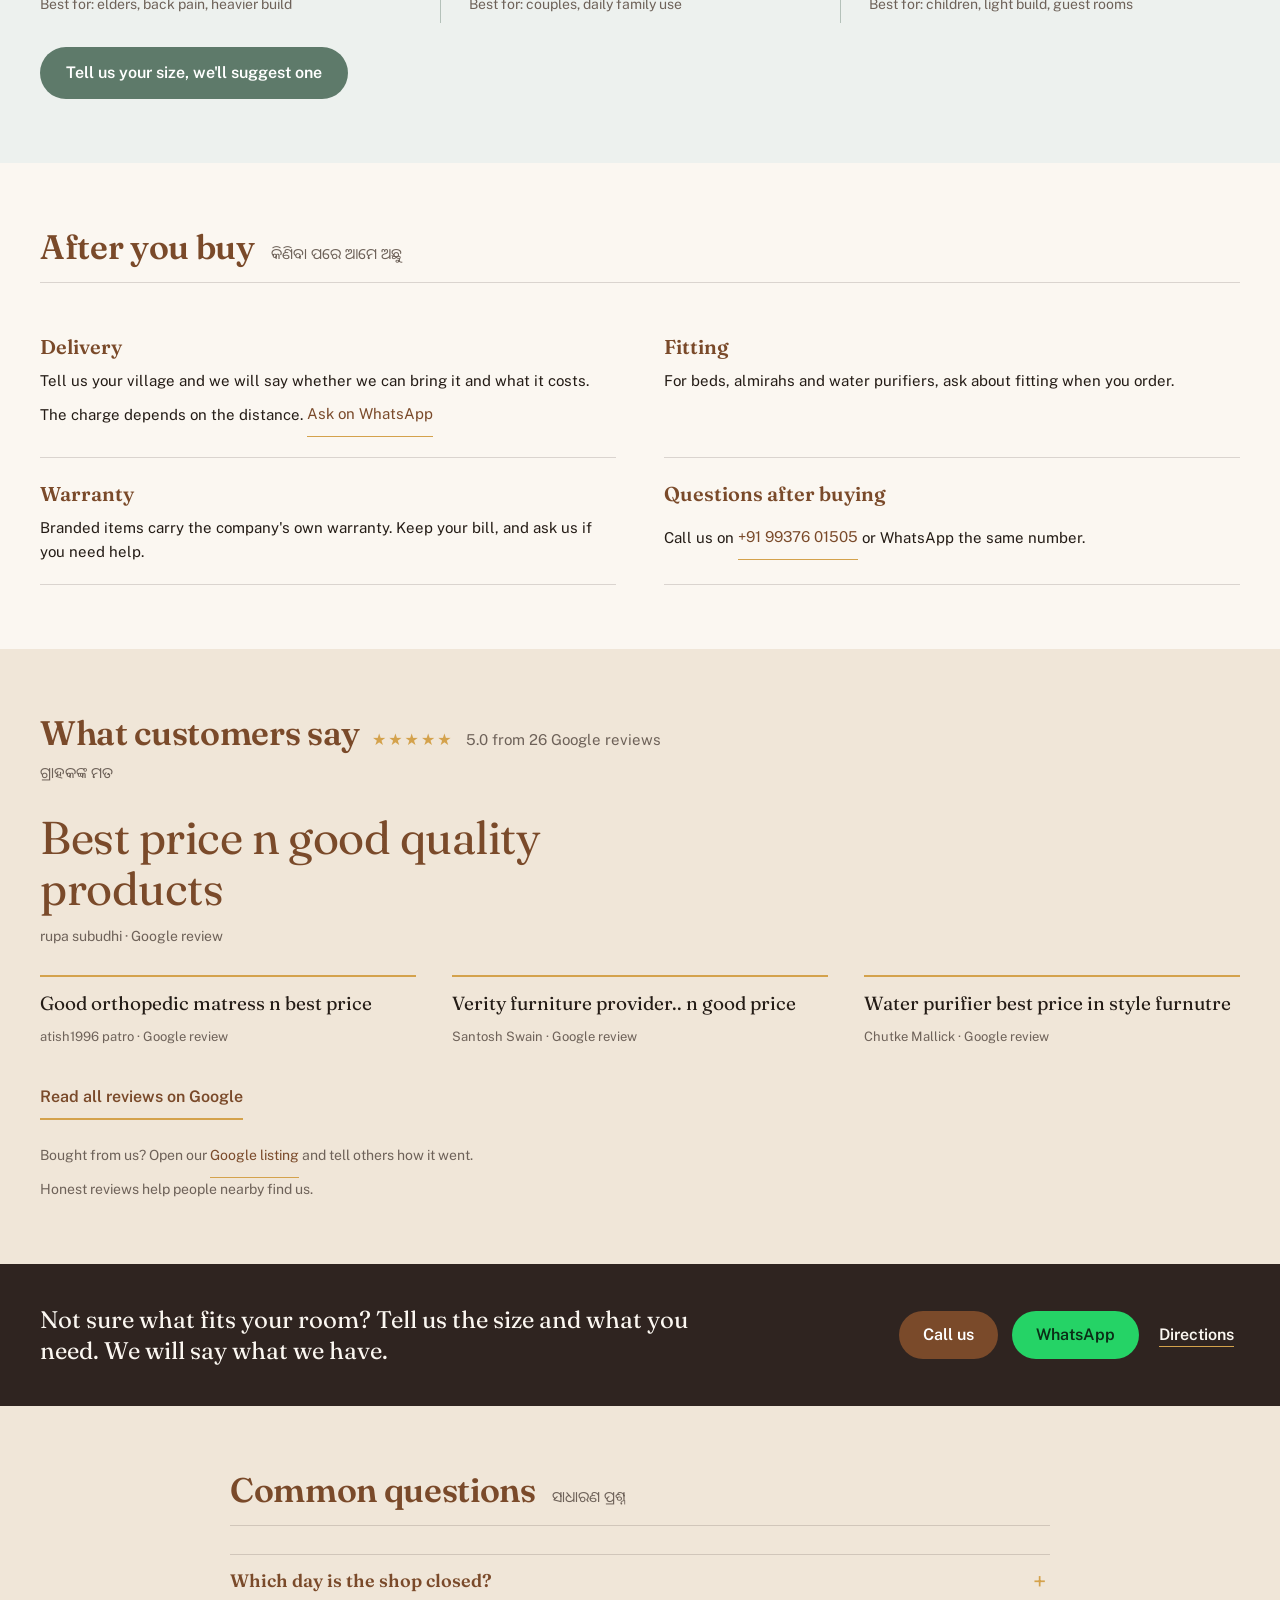
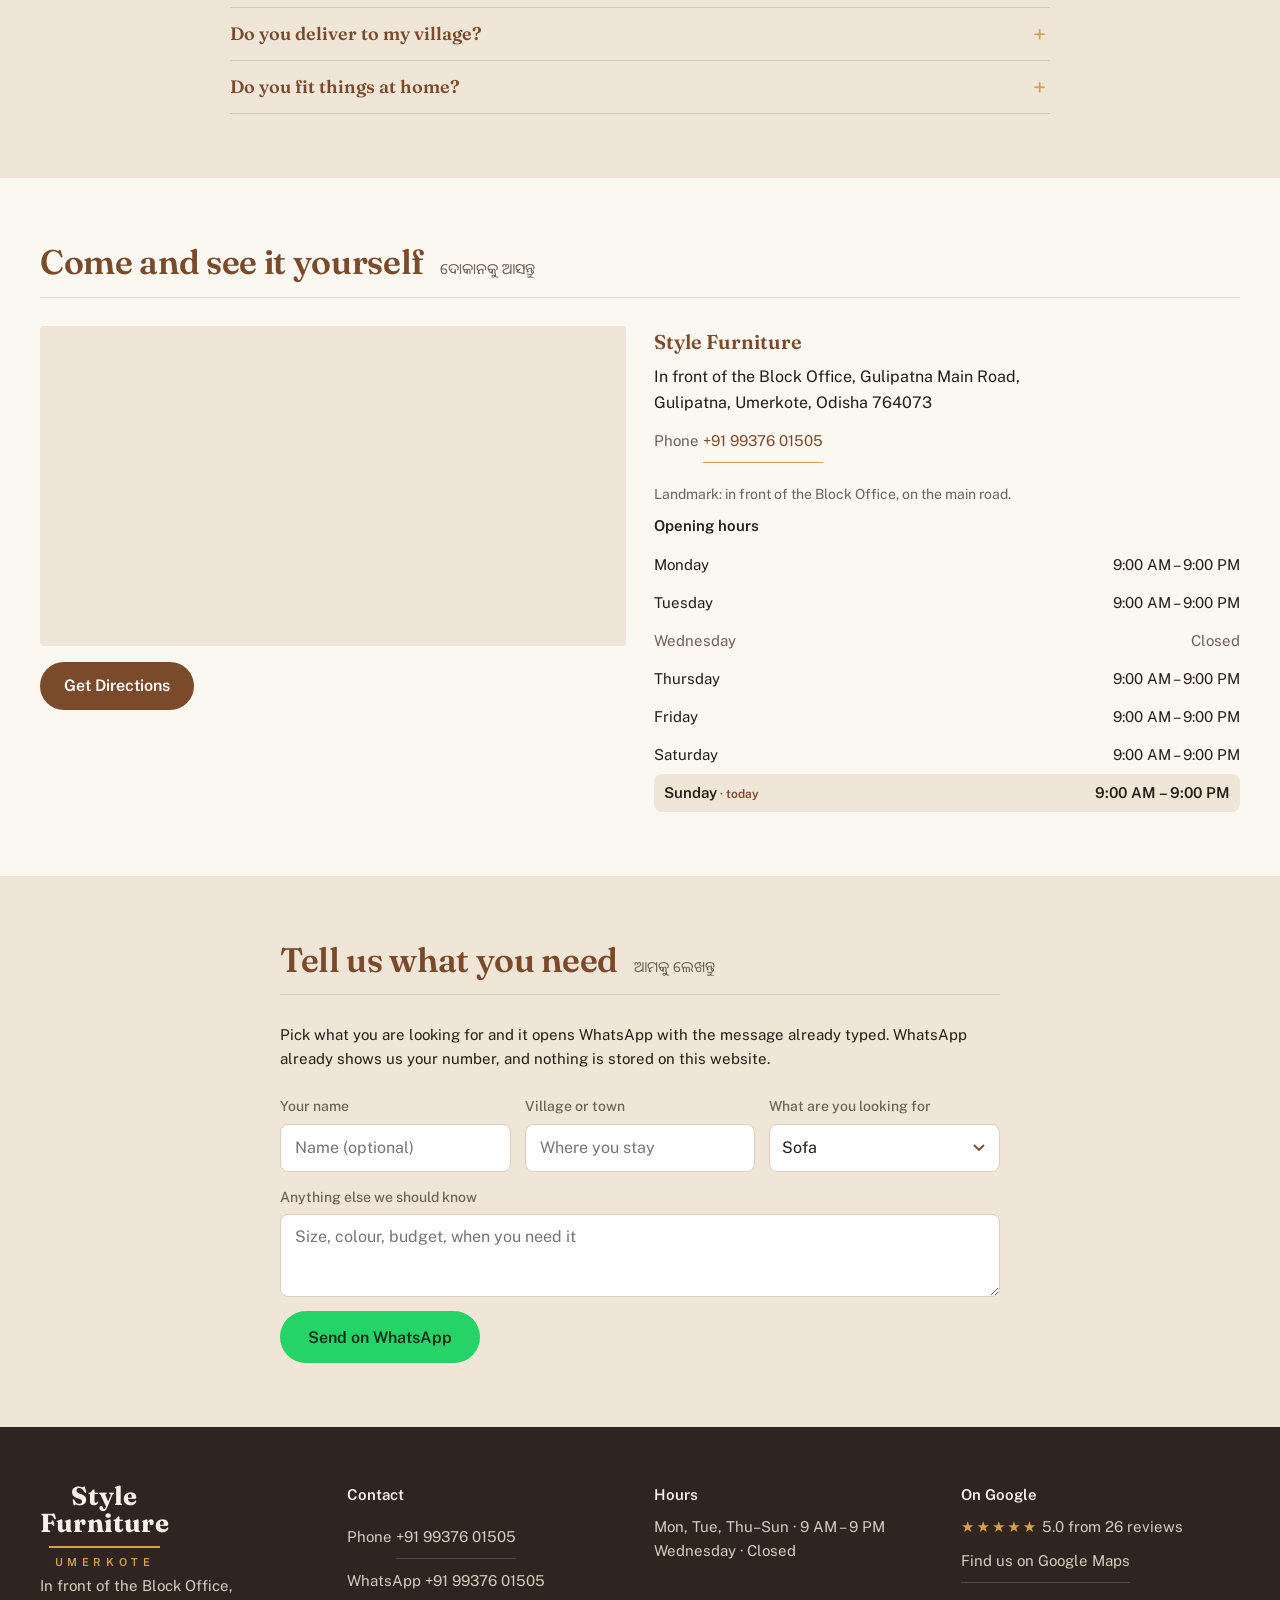
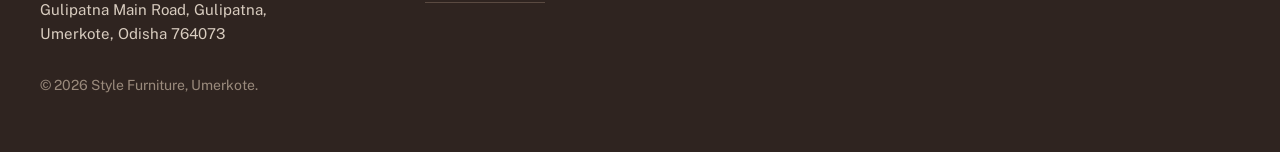
==== commit fbe98b8f: "Credit water purifier review to Chutke Mallick Co-Authored-By: Claude Opus 5.5 <noreply@anthropic.co" ====
--- a/index.html
+++ b/index.html
@@ -265,8 +265,8 @@
         <span class="reviews-head__count">5.0 from 26 Google reviews</span>
       </div>
       <p class="odia" lang="or">ଗ୍ରାହକଙ୍କ ମତ</p>
-      <!-- Word for word from the shop's Google Maps listing. The last one is a
-           highlight Google quotes without naming its reviewer. -->
+      <!-- Word for word from the shop's Google Maps listing, with each
+           reviewer's name as Google shows it. -->
       <div class="review-grid">
         <blockquote class="review review--lead">
           <p>Best price n good quality products</p>
@@ -282,7 +282,7 @@
         </blockquote>
         <blockquote class="review">
           <p>Water purifier best price in style furnutre</p>
-          <footer>Google review</footer>
+          <footer>Chutke Mallick · Google review</footer>
         </blockquote>
       </div>
       <a class="reviews-link" href="https://maps.app.goo.gl/Ej5kVxfLn61TXxsT6" target="_blank" rel="noopener">Read all reviews on Google</a>
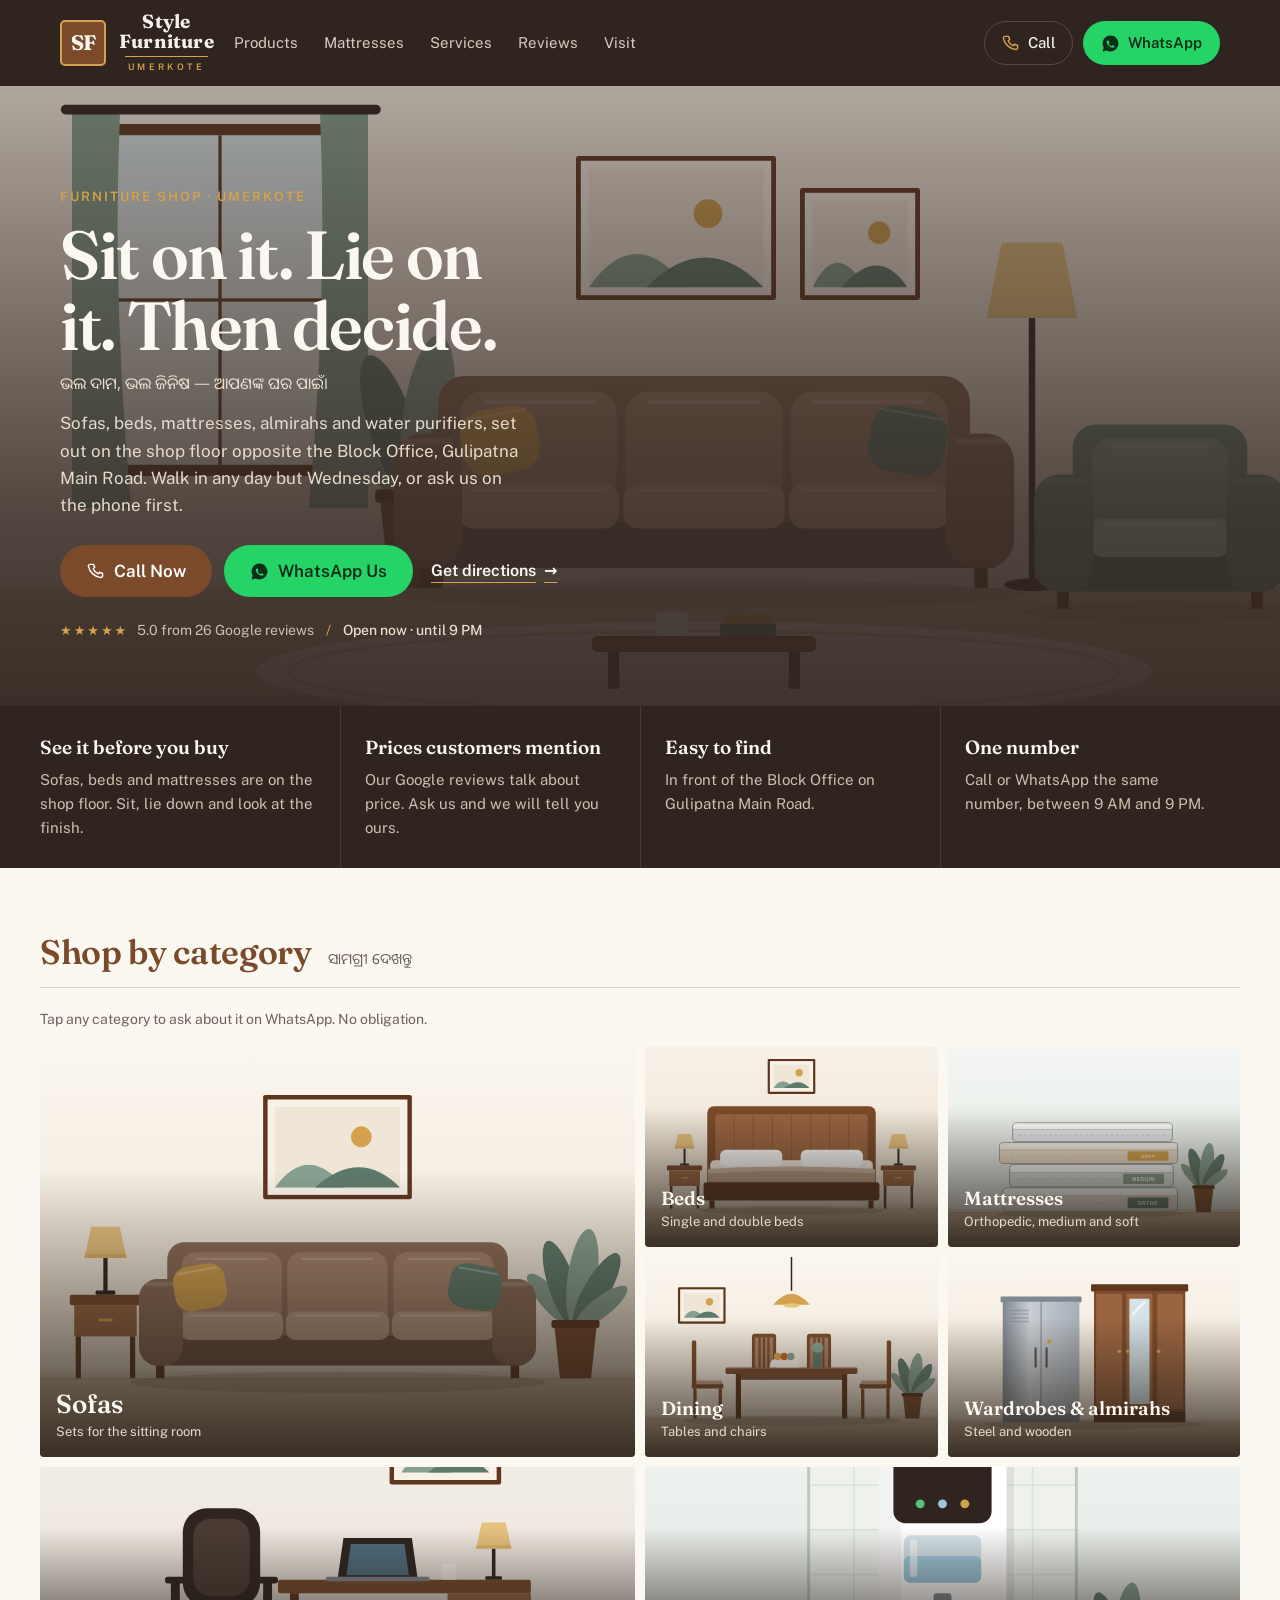
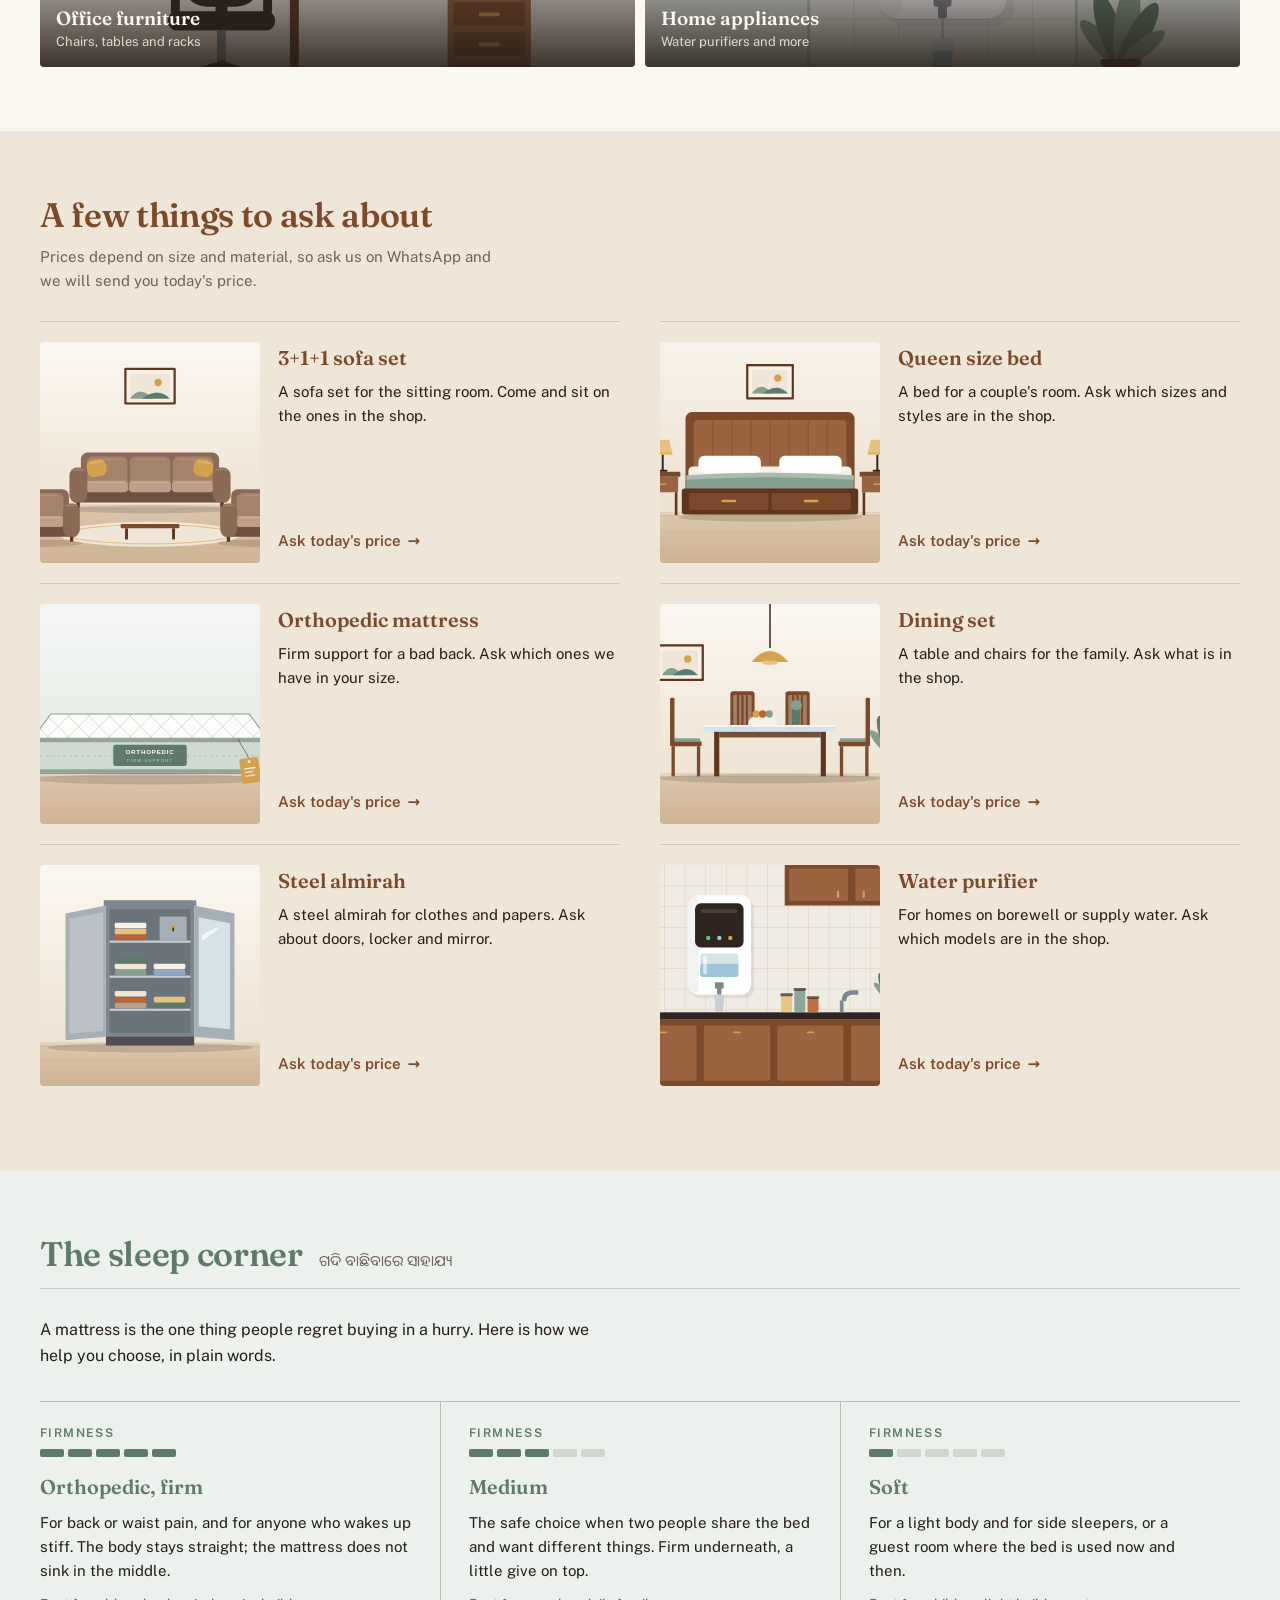
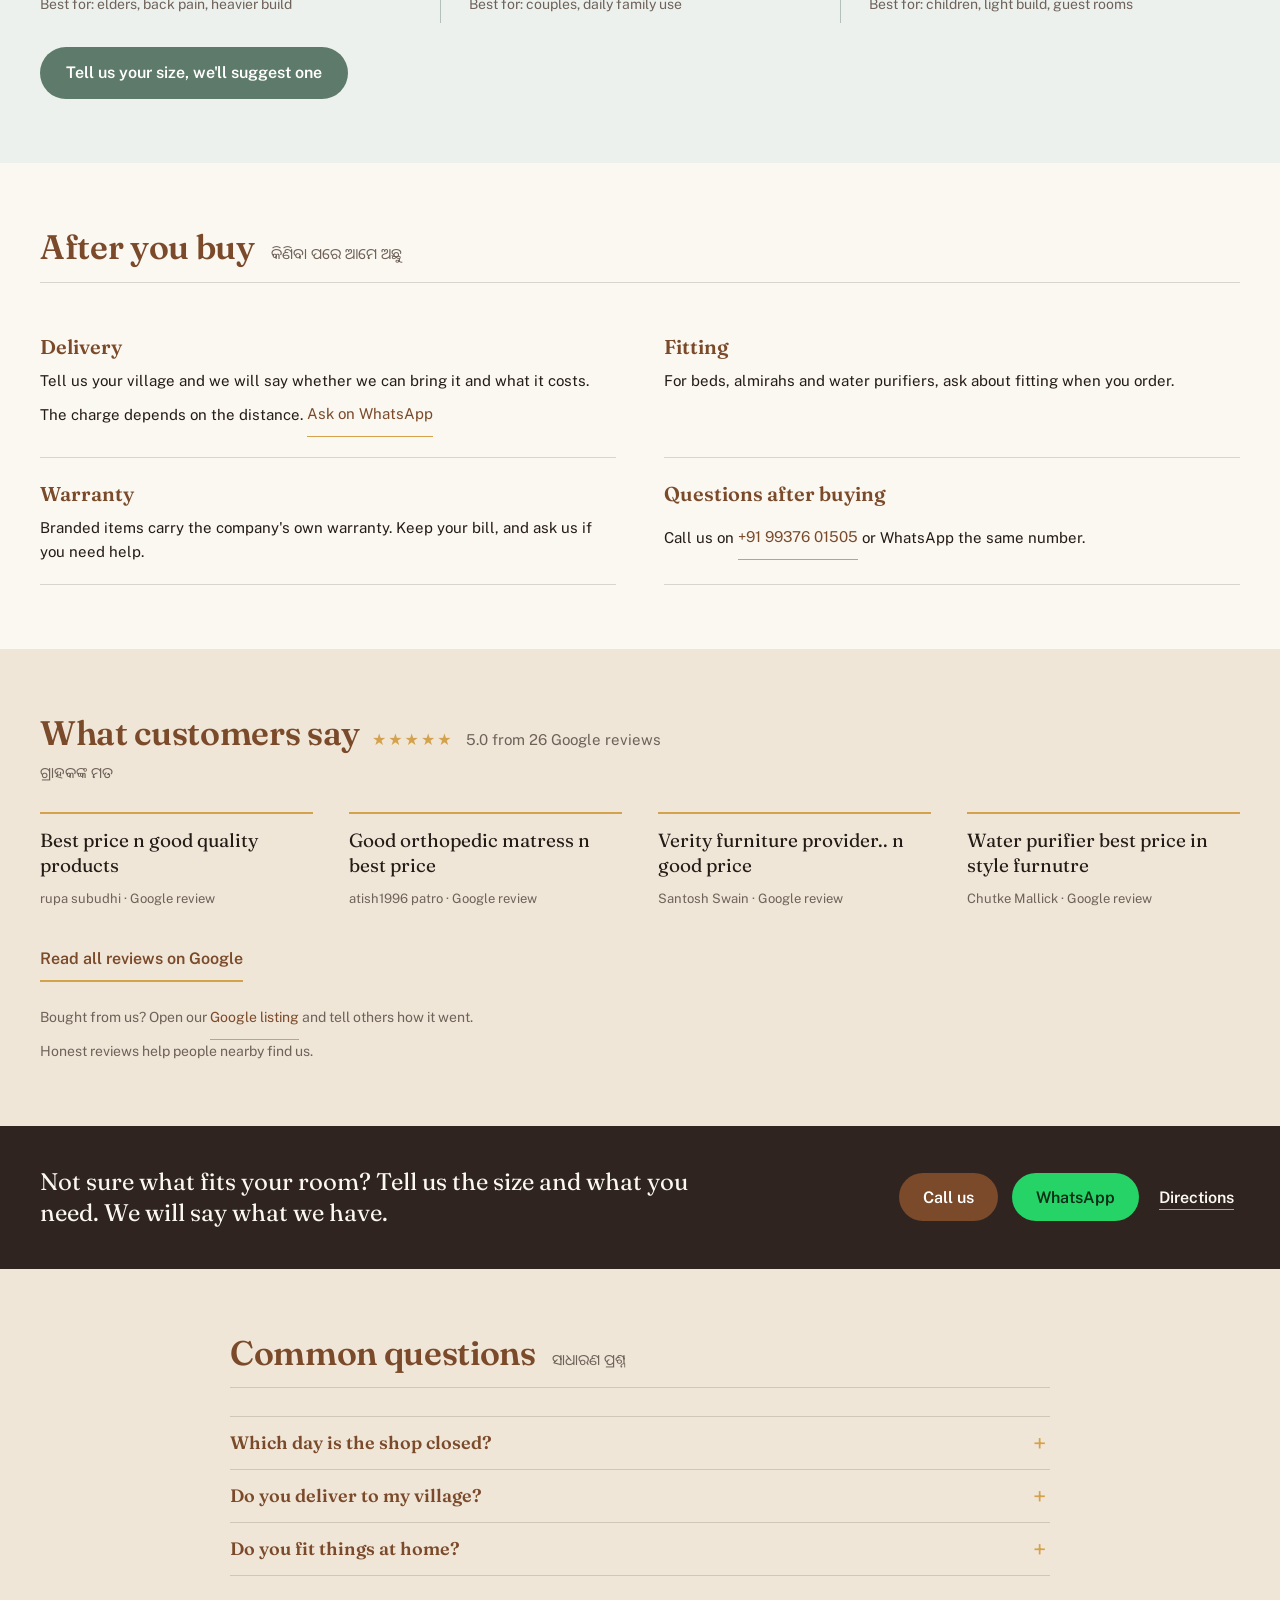
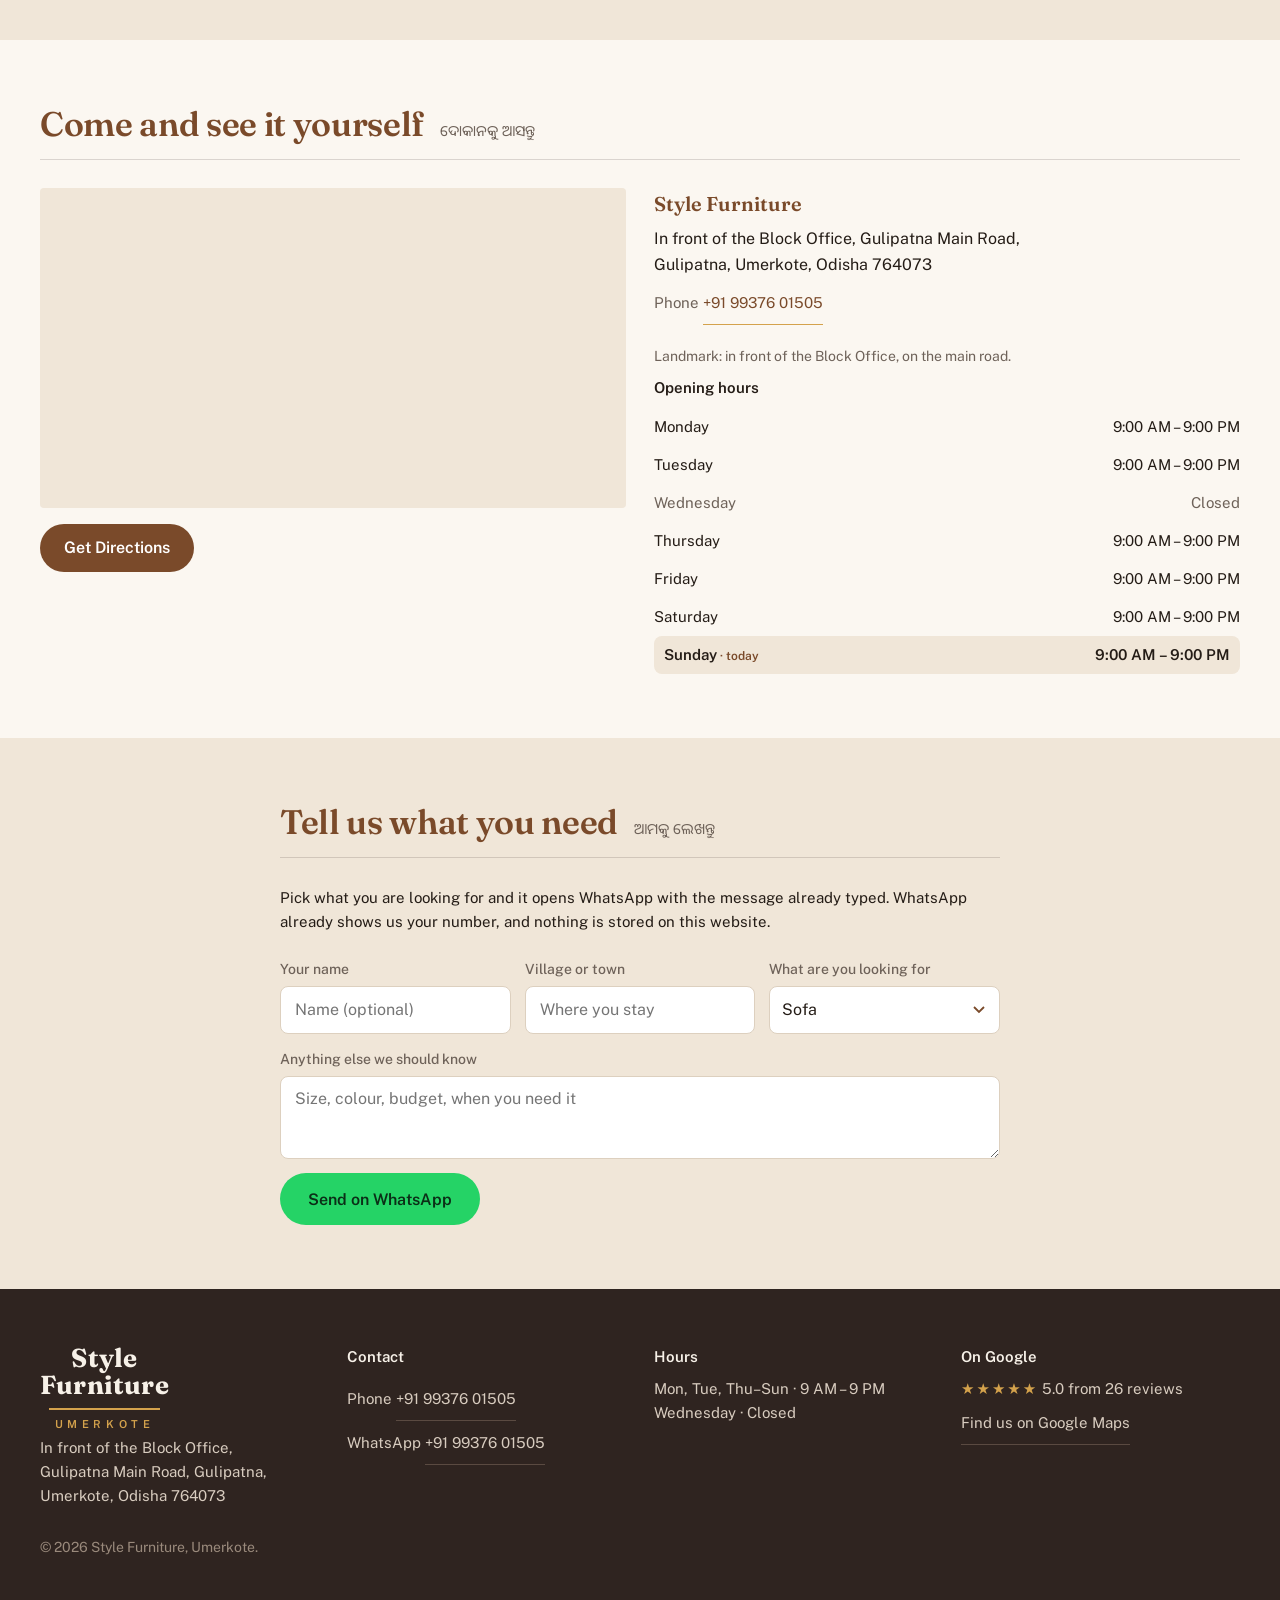
==== commit 4f40b287: "Set all Google reviews at the same size and colour Drop the oversized lead review so all four quotes" ====
--- a/index.html
+++ b/index.html
@@ -268,7 +268,7 @@
       <!-- Word for word from the shop's Google Maps listing, with each
            reviewer's name as Google shows it. -->
       <div class="review-grid">
-        <blockquote class="review review--lead">
+        <blockquote class="review">
           <p>Best price n good quality products</p>
           <footer>rupa subudhi · Google review</footer>
         </blockquote>
--- a/assets/css/styles.css
+++ b/assets/css/styles.css
@@ -381,7 +381,7 @@
 }
 
 /* Scroll reveal: .js-reveal is added by script, so without JS nothing is hidden.
-   Product entries, sleep cards, reviews, FAQs and the visit columns fade up (the lead review scales in), their pictures and firmness bars
+   Product entries, sleep cards, reviews, FAQs and the visit columns fade up, their pictures and firmness bars
    scale in; category tiles scale in. */
 .js-reveal .product,
 .js-reveal .cat-card,
@@ -399,7 +399,6 @@
 .js-reveal .faq,
 .js-reveal .visit-grid > div { transform: translateY(70px) scale(.96); }
 .js-reveal .visit-grid > div:first-child { transform: scale(.8); transform-origin: left top; }
-.js-reveal .review--lead { transform: scale(.82); transform-origin: left top; }
 .js-reveal .cat-card { transform: scale(.78); }
 .js-reveal .product .media {
   transform: scale(.6);
@@ -501,14 +500,11 @@
 .reviews-head { display: flex; flex-wrap: wrap; align-items: baseline; gap: 12px; margin-bottom: 6px; }
 .reviews-head__count { font-size: 15px; color: var(--muted); }
 
-/* One review set large, the rest as plain typeset lines. */
+/* All reviews set at the same size and colour. */
 .review-grid { display: grid; grid-template-columns: 1fr; gap: 28px 36px; margin-top: 28px; }
 .review { margin: 0; padding-top: 14px; border-top: 2px solid var(--brass); }
 .review p { margin: 0 0 10px; font-family: var(--fh); font-size: 18px; line-height: 1.35; }
 .review footer { font-size: 13px; color: var(--muted); }
-.review--lead { grid-column: 1 / -1; padding-top: 0; border-top: 0; }
-.review--lead p { max-width: 22ch; font-size: clamp(26px, 8vw, 34px); line-height: 1.12; letter-spacing: -0.01em; color: var(--teak); }
-.review--lead footer { font-size: 14px; }
 .reviews-link { margin-top: 28px; font-weight: 600; border-bottom: 2px solid var(--brass); }
 .reviews-ask { margin: 14px 0 0; max-width: 52ch; font-size: 14px; color: var(--muted); }
 
@@ -716,9 +712,8 @@
   .product { grid-template-columns: minmax(110px, 38%) 1fr; gap: 18px; padding: 20px 0; }
   .product .h3 { font-size: 20px; }
   .product__desc { font-size: 15px; }
-  .review-grid { grid-template-columns: repeat(3, 1fr); }
+  .review-grid { grid-template-columns: repeat(2, 1fr); }
   .review p { font-size: 19px; }
-  .review--lead p { font-size: clamp(32px, 4.6vw, 46px); }
   .map iframe { height: 320px; }
   .directions { width: auto; }
   .form__submit { width: auto; justify-self: start; }
@@ -731,6 +726,7 @@
 
 @media (min-width: 900px) {
   .header__inner { flex-wrap: nowrap; }
+  .review-grid { grid-template-columns: repeat(4, 1fr); }
 }
 @media (max-width: 899px) {
   .nav { order: 3; width: 100%; }
